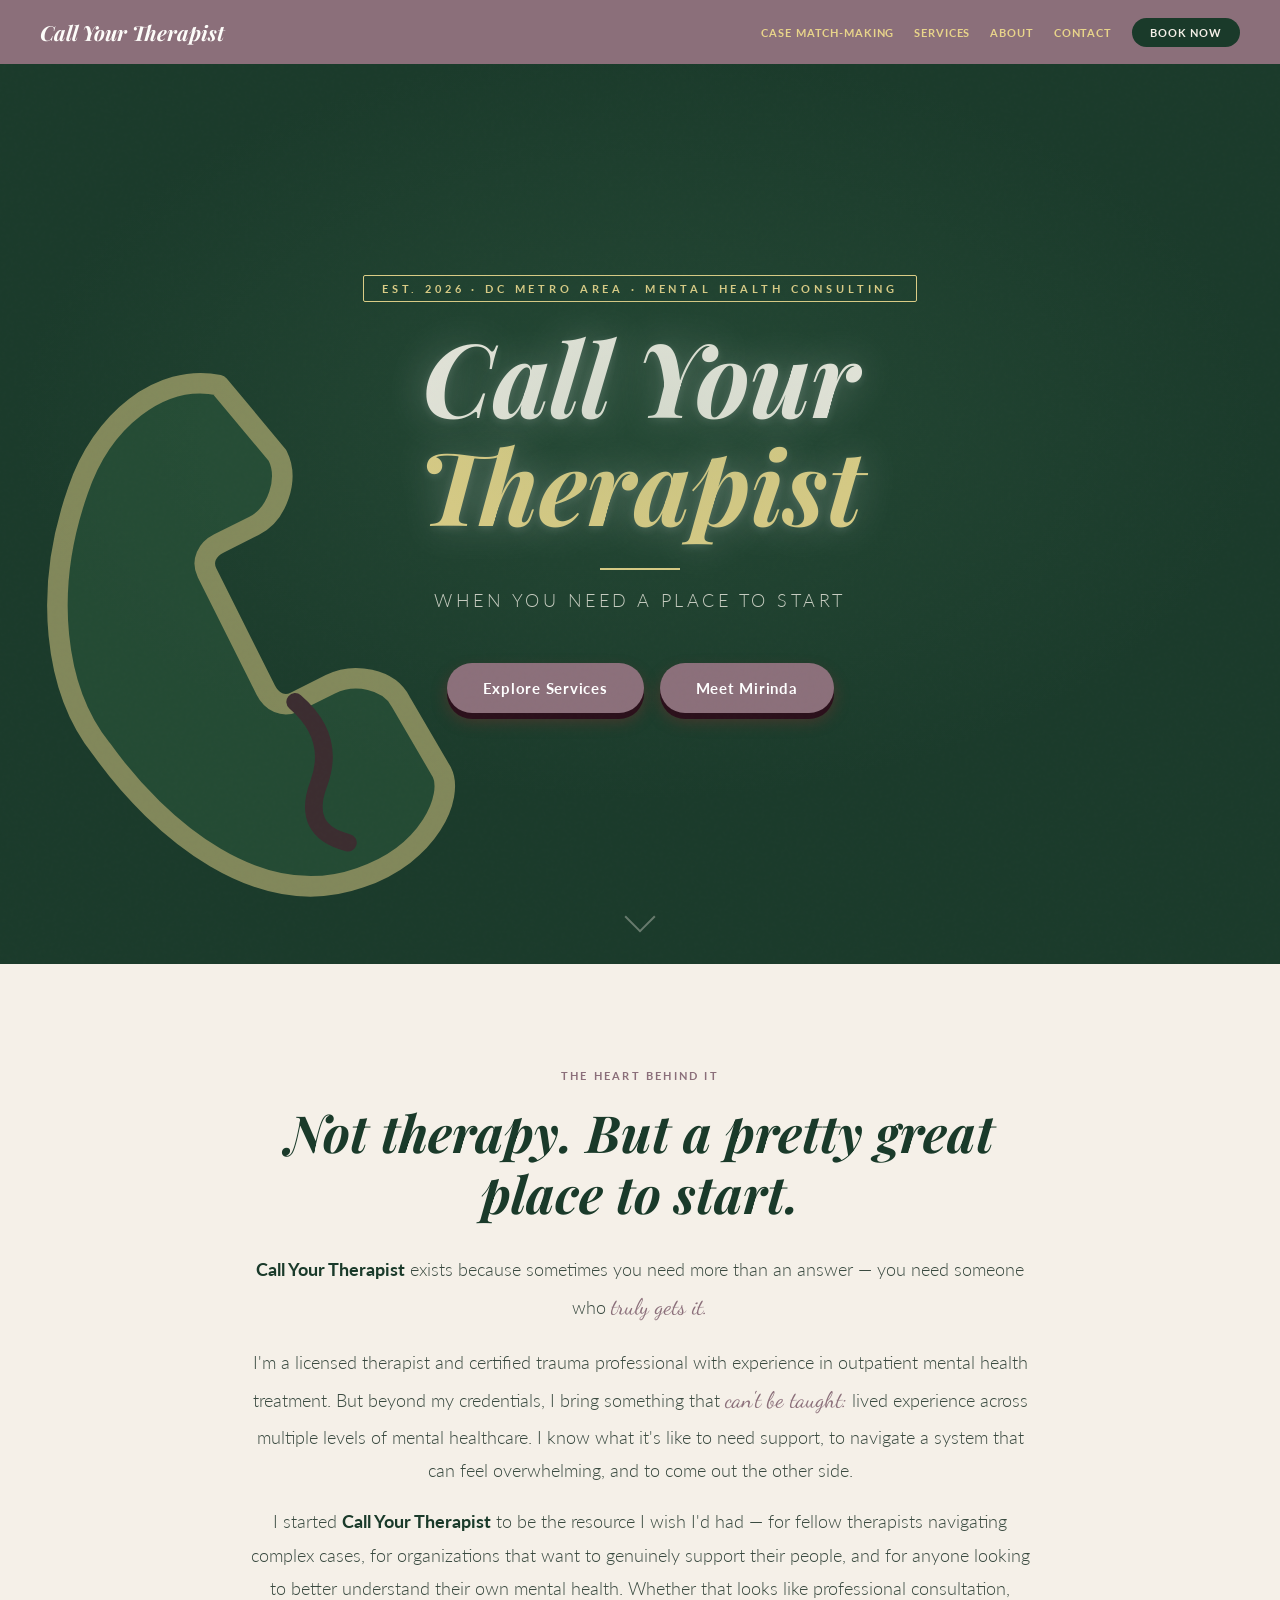
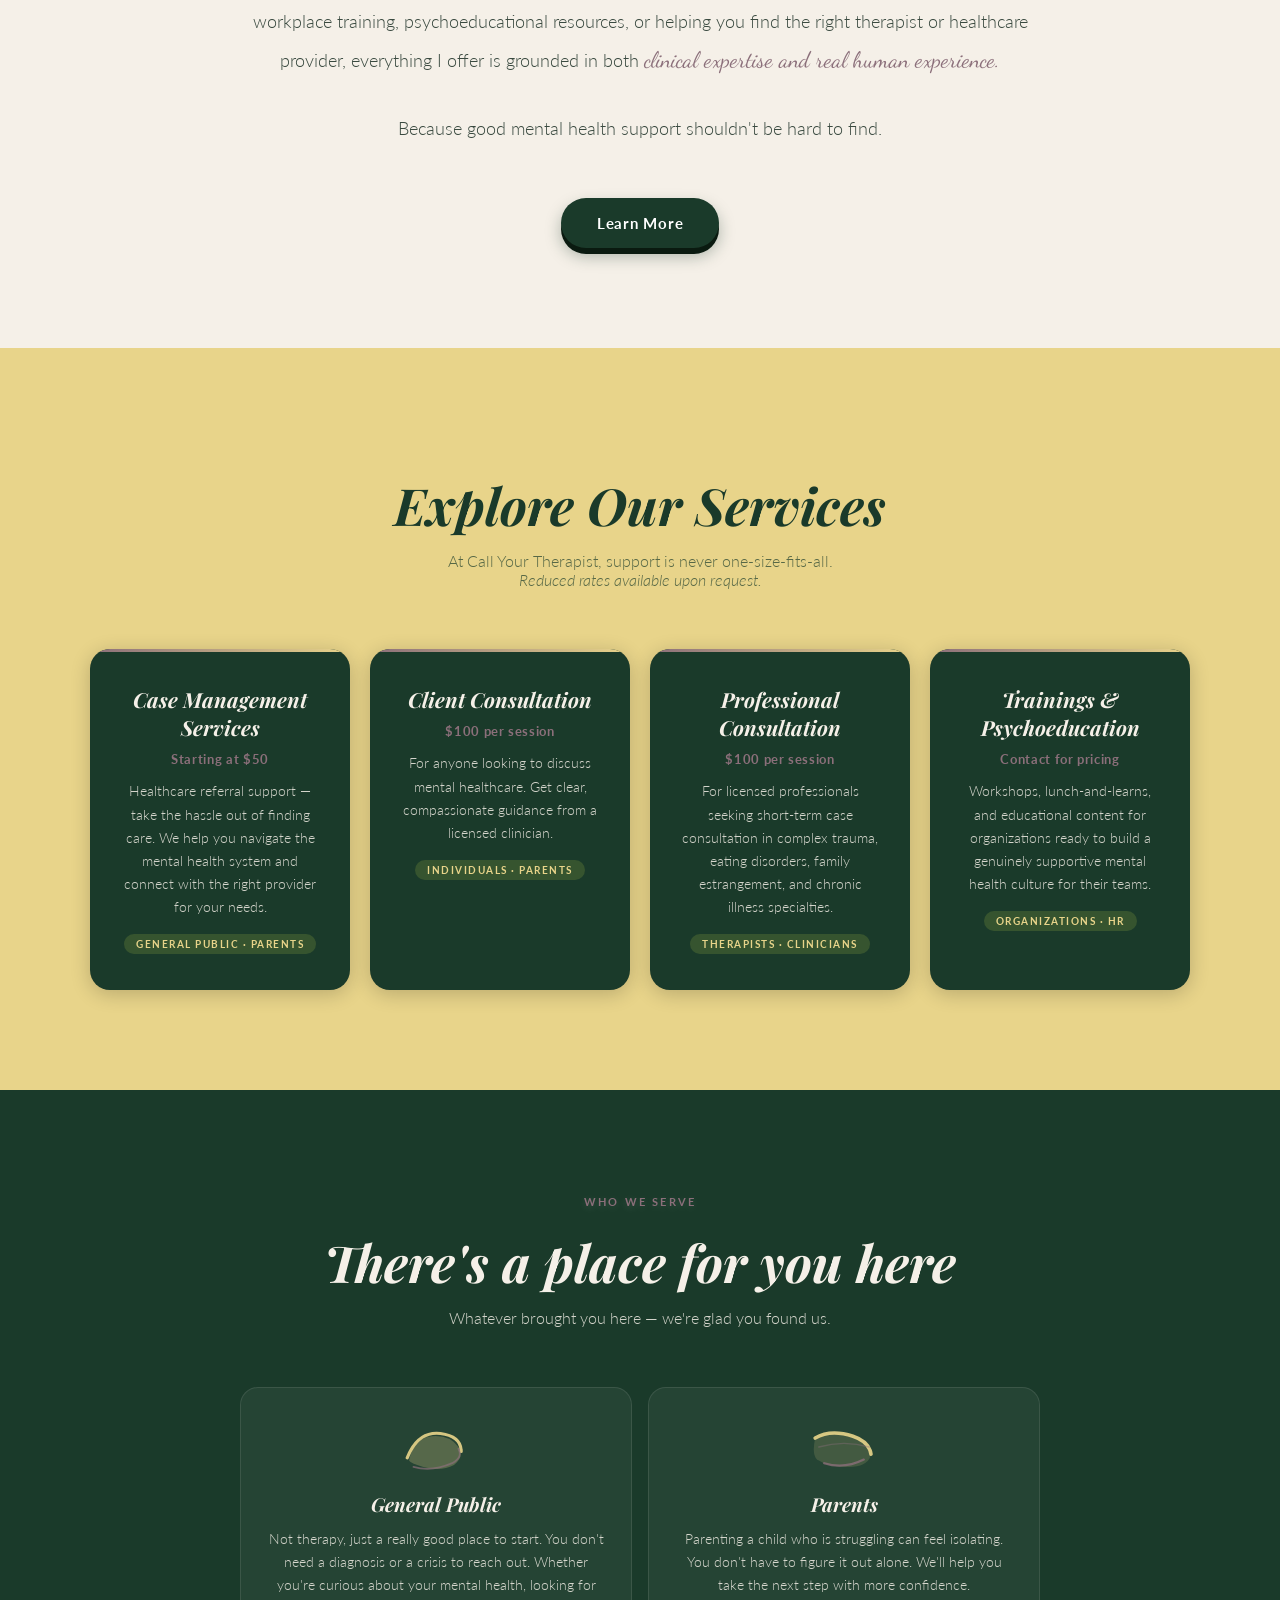
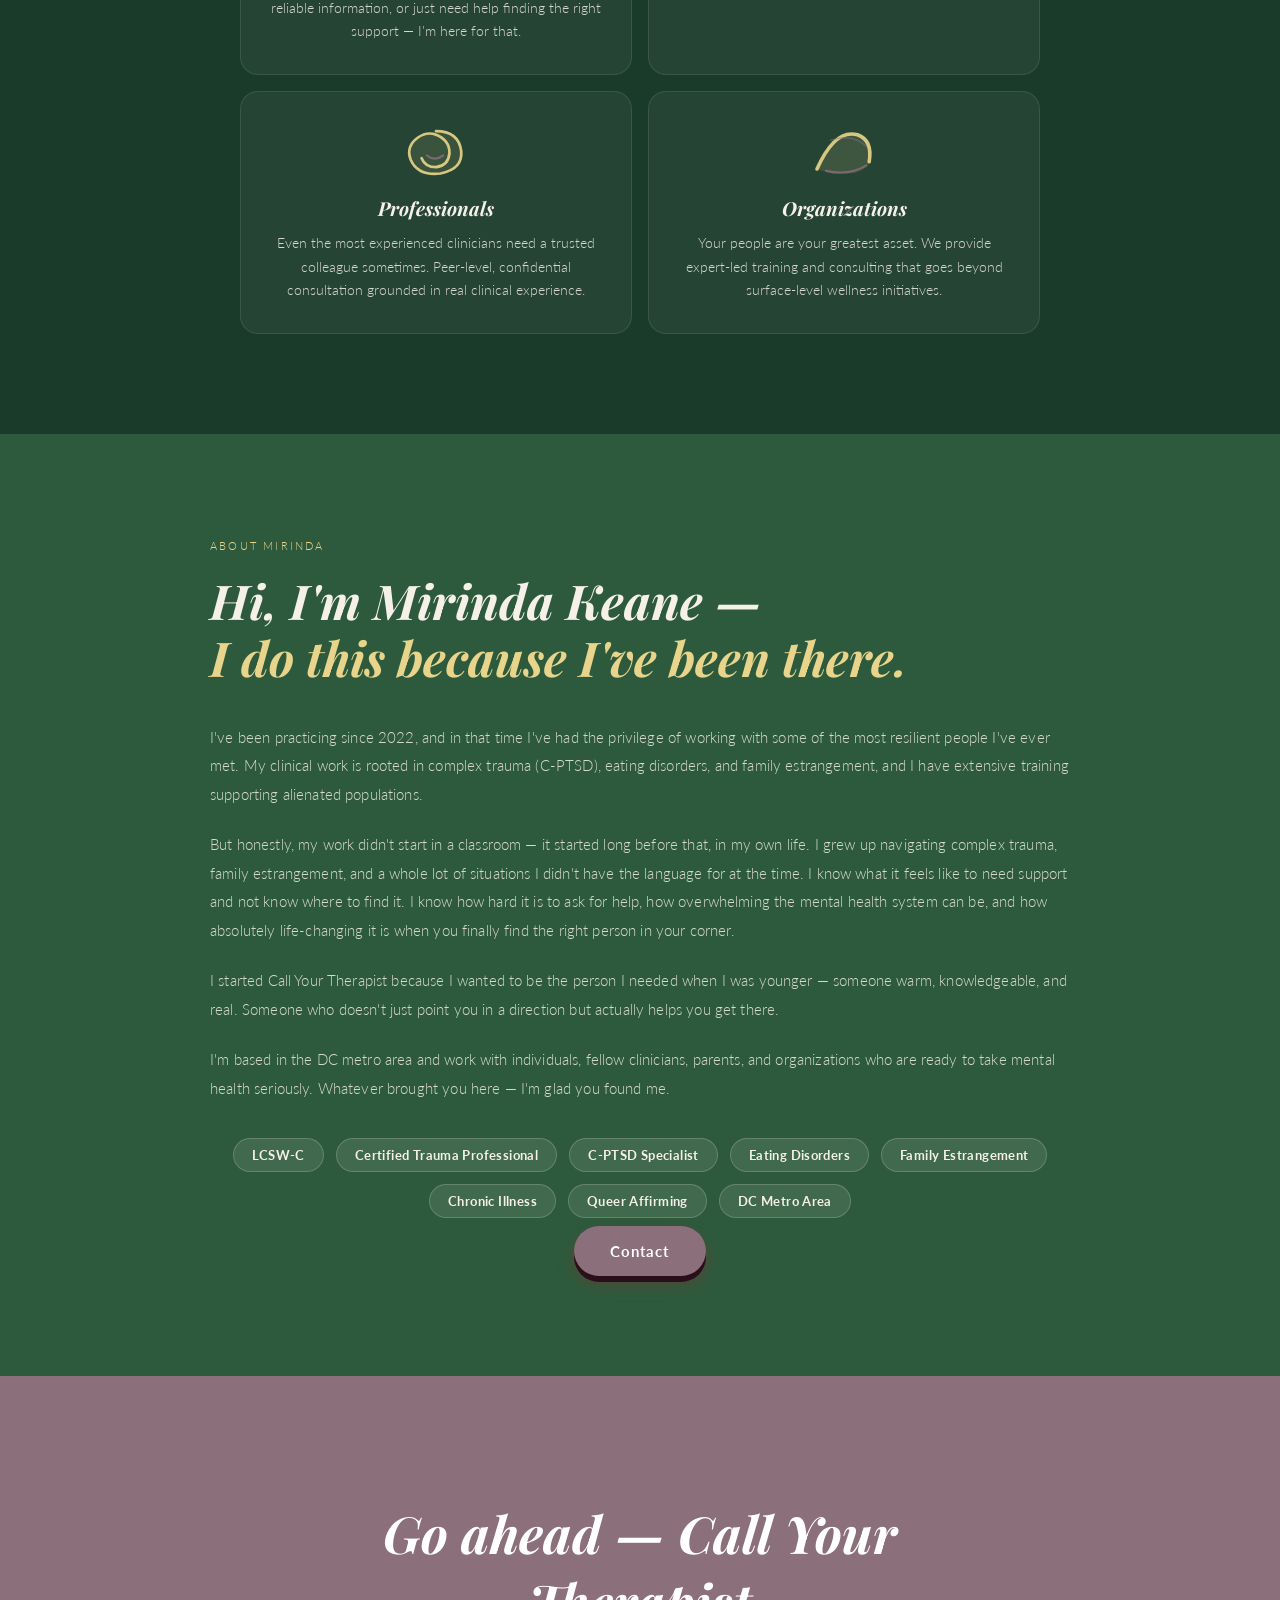
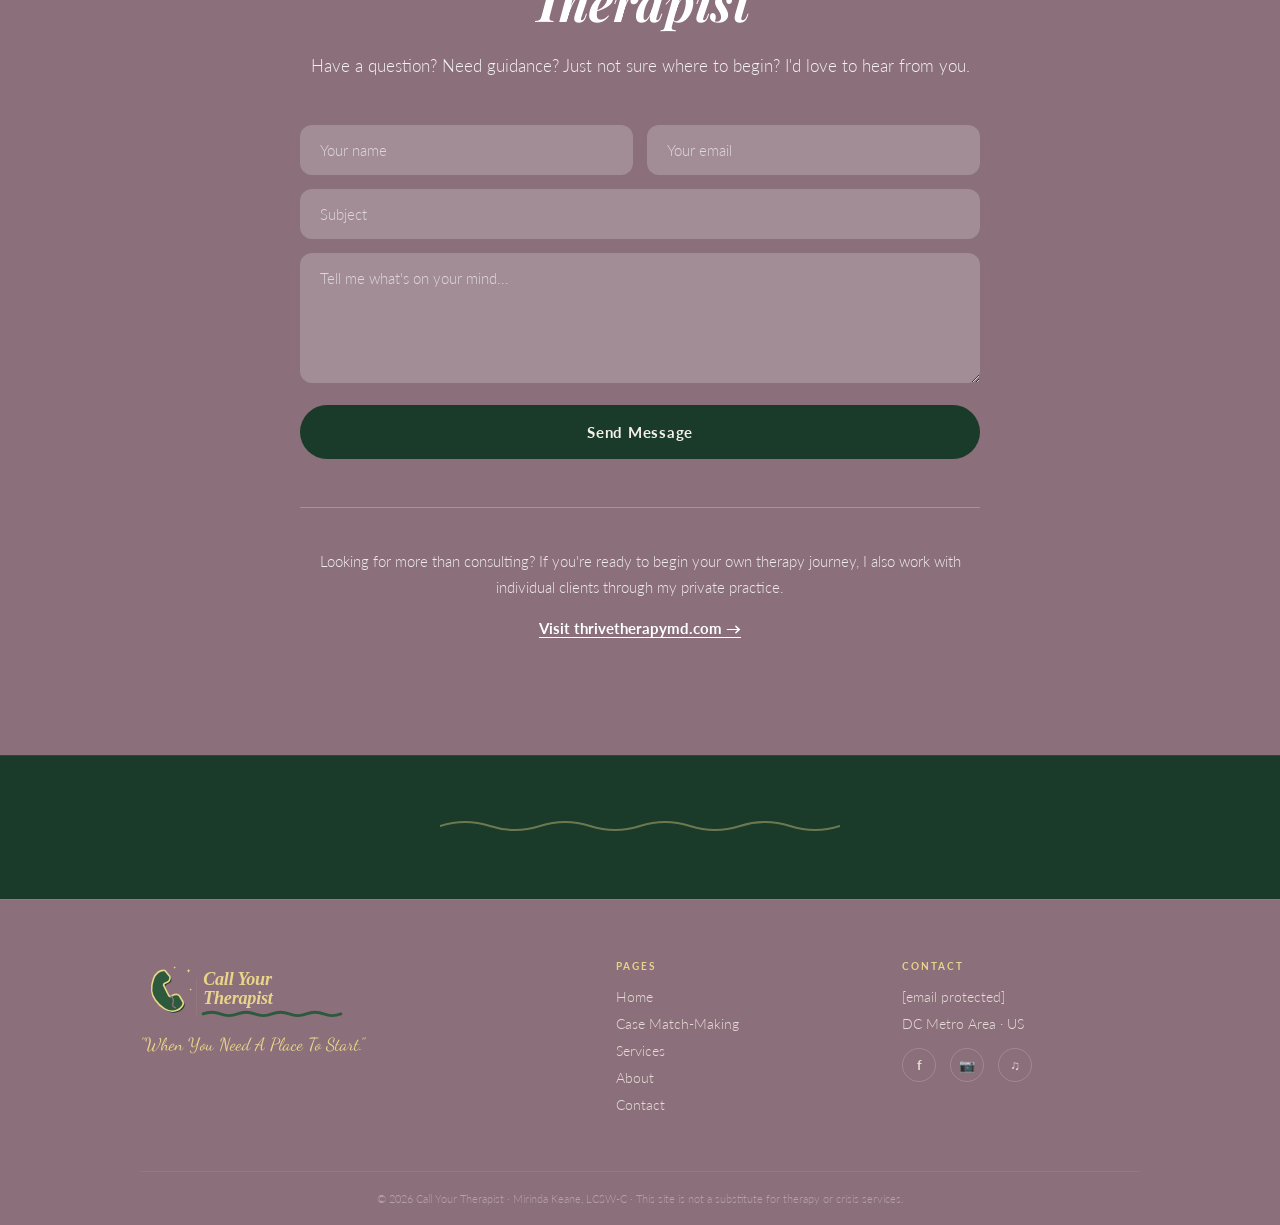
==== index.html @ 1ffdd80b "Add files via upload" ====
<!DOCTYPE html>
<html lang="en">
<head>
<meta charset="UTF-8">
<meta name="viewport" content="width=device-width, initial-scale=1.0">
<title>Call Your Therapist</title>
<link href="https://fonts.googleapis.com/css2?family=Playfair+Display:ital,wght@0,700;1,400;1,700&family=Libre+Baskerville:ital,wght@0,700;1,400;1,700&family=Lato:wght@300;400;700&family=Nunito:wght@300;400;600&family=Dancing+Script:wght@600&display=swap" rel="stylesheet">
<style>
  :root {
    --green-dark: #1a3a2a;
    --green-mid: #2d5a3d;
    --green-light: #4a7c5a;
    --coral: #8B6F7A;
    --coral-light: #9d8088;
    --lime: #e8d48a;
    --cream: #f5f0e8;
    --white: #fdfcf9;
    --text-light: rgba(245,240,232,0.85);
  }

  * { margin: 0; padding: 0; box-sizing: border-box; }

  html { scroll-behavior: smooth; }

  body {
    font-family: 'Lato', sans-serif;
    background: var(--green-dark);
    color: var(--cream);
    overflow-x: hidden;
    font-size: 16px;
    font-weight: 300;
  }

  /* NAV */
  nav {
    background: var(--coral);
    padding: 0 40px;
    display: flex;
    align-items: center;
    justify-content: space-between;
    position: sticky;
    top: 0;
    z-index: 100;
    height: 64px;
  }
  .nav-brand {
    font-family: 'Playfair Display', serif;
    font-style: italic;
    font-size: 1.3rem;
    font-weight: 700;
    color: #fdfcf9;
    text-decoration: none;
    white-space: nowrap;
  }
  .nav-right { display: flex; align-items: center; gap: 20px; }
  .nav-right a { color: #e8d48a; text-decoration: none; font-size: 11px; font-weight: 700; letter-spacing: 0.08em; text-transform: uppercase; white-space: nowrap; transition: opacity 0.2s; }
  .nav-right a:hover { opacity: 0.7; }
  .nav-right a.active { border-bottom: 2px solid #e8d48a; padding-bottom: 2px; }
  .btn-book { background: var(--green-dark) !important; color: var(--cream) !important; padding: 8px 18px !important; border-radius: 100px; font-size: 11px !important; font-weight: 700 !important; border-bottom: none !important; text-transform: uppercase; letter-spacing: 0.08em; }
  .btn-book:hover { opacity: 0.8 !important; }

  /* ── HERO ── */
  .hero {
    min-height: 100vh;
    background: var(--green-dark);
    display: flex;
    flex-direction: column;
    align-items: center;
    justify-content: center;
    text-align: center;
    padding: 80px 40px 120px;
    position: relative;
    overflow: hidden;
  }

  .hero-phone-bg {
    position: absolute;
    inset: 0;
    background-image: url('[data-uri]');
    background-size: 55%;
    background-position: -15% 98%;
    background-repeat: no-repeat;
    opacity: 0.5;
    pointer-events: none;
  }

  .hero::before {
    content: '';
    position: absolute;
    inset: 0;
    background: radial-gradient(ellipse 70% 60% at 50% 40%, rgba(74,124,90,0.2) 0%, transparent 70%);
    pointer-events: none;
  }

  /* Retro grain texture */
  .hero::after {
    content: '';
    position: absolute;
    inset: 0;
    background-image: url("data:image/svg+xml,%3Csvg viewBox='0 0 256 256' xmlns='http://www.w3.org/2000/svg'%3E%3Cfilter id='noise'%3E%3CfeTurbulence type='fractalNoise' baseFrequency='0.9' numOctaves='4' stitchTiles='stitch'/%3E%3C/filter%3E%3Crect width='100%25' height='100%25' filter='url(%23noise)' opacity='0.04'/%3E%3C/svg%3E");
    pointer-events: none;
    opacity: 0.4;
  }

  .hero-retro-line {
    font-size: 11px;
    font-weight: 700;
    letter-spacing: 0.35em;
    text-transform: uppercase;
    color: var(--lime);
    margin-bottom: 20px;
    animation: fadeUp 0.7s ease both;
    border: 1px solid var(--lime);
    padding: 6px 18px;
    border-radius: 2px;
  }

  .hero h1 {
    font-family: 'Playfair Display', serif;
    font-style: italic;
    font-size: clamp(3rem, 8vw, 7rem);
    font-weight: 700;
    color: var(--cream);
    line-height: 1.05;
    margin-bottom: 10px;
    animation: fadeUp 0.9s ease both;
    text-shadow: 3px 3px 0px rgba(158,42,43,0.3);
      text-shadow: 0 0 40px rgba(255,255,255,0.3), 0 2px 8px rgba(255,255,255,0.15);
  }

  .hero h1 span { color: var(--lime); }

  .hero-divider {
    width: 80px;
    height: 2px;
    background: var(--lime);
    margin: 20px auto;
    animation: fadeUp 0.9s 0.1s ease both;
  }

  .hero-slogan {
    font-size: clamp(0.85rem, 1.8vw, 1.1rem);
    font-weight: 300;
    color: var(--text-light);
    letter-spacing: 0.2em;
    text-transform: uppercase;
    margin-bottom: 52px;
    animation: fadeUp 0.9s 0.15s ease both;
  }

  .hero-btns {
    display: flex;
    gap: 16px;
    flex-wrap: wrap;
    justify-content: center;
    animation: fadeUp 0.9s 0.3s ease both;
  }

  .btn-primary {
    background: var(--coral);
    color: white;
    padding: 16px 36px;
    border-radius: 100px;
    font-size: 15px;
    font-weight: 700;
    text-decoration: none;
    letter-spacing: 0.05em;
    transition: all 0.15s ease;
    border: none;
    cursor: pointer;
    box-shadow: 0 6px 0px #2a0f1a, 0 8px 16px rgba(158,42,43,0.35);
    position: relative;
    top: 0;
  }

  .btn-primary:hover {
    background: var(--coral-light);
    box-shadow: 0 4px 0px #2a0f1a, 0 6px 12px rgba(158,42,43,0.3);
    top: 2px;
  }

  .btn-primary:active {
    box-shadow: 0 1px 0px #2a0f1a, 0 2px 6px rgba(158,42,43,0.2);
    top: 5px;
  }

  .btn-outline {
    background: transparent;
    color: var(--cream);
    padding: 16px 36px;
    border-radius: 100px;
    font-size: 15px;
    font-weight: 700;
    text-decoration: none;
    letter-spacing: 0.05em;
    border: 2px solid rgba(245,240,232,0.4);
    transition: all 0.15s ease;
    cursor: pointer;
    box-shadow: 0 6px 0px rgba(0,0,0,0.3), 0 8px 16px rgba(0,0,0,0.2);
    position: relative;
    top: 0;
  }

  .btn-outline:hover {
    border-color: var(--cream);
    box-shadow: 0 4px 0px rgba(0,0,0,0.3), 0 6px 12px rgba(0,0,0,0.15);
    top: 2px;
  }

  .btn-outline:active {
    box-shadow: 0 1px 0px rgba(0,0,0,0.3);
    top: 5px;
  }

  .hero-scroll {
    position: absolute;
    bottom: 36px;
    left: 50%;
    transform: translateX(-50%);
    display: flex;
    flex-direction: column;
    align-items: center;
    gap: 6px;
    animation: fadeUp 1s 0.6s ease both;
  }

  .scroll-arrow {
    width: 22px;
    height: 22px;
    border-right: 2px solid rgba(245,240,232,0.35);
    border-bottom: 2px solid rgba(245,240,232,0.35);
    transform: rotate(45deg);
    animation: bounceDown 2s ease-in-out infinite;
  }

  @keyframes bounceDown {
    0%, 100% { transform: rotate(45deg) translateY(0); opacity: 0.35; }
    50% { transform: rotate(45deg) translateY(5px); opacity: 0.7; }
  }

  /* ── INTRO SECTION ── */
  .intro {
    background: var(--cream);
    color: var(--green-dark);
    padding: 100px 40px;
    text-align: center;
  }

  .intro-inner { max-width: 780px; margin: 0 auto; }

  .section-tag {
    display: inline-block;
    font-size: 11px;
    font-weight: 700;
    letter-spacing: 0.2em;
    text-transform: uppercase;
    color: var(--coral);
    margin-bottom: 20px;
  }

  .intro h2 {
    font-family: 'Playfair Display', serif;
    font-style: italic;
    font-size: clamp(2rem, 4vw, 3.2rem);
    font-weight: 700;
    color: var(--green-dark);
    line-height: 1.2;
    margin-bottom: 28px;
  }

  .intro p {
    font-family: 'Lato', sans-serif; font-weight: 300;
    font-size: 18px;
    line-height: 1.85;
    color: #3a4a40;
    margin-bottom: 18px;
  }

  .cursive {
    font-family: 'Dancing Script', cursive;
    font-size: 1.25em;
    color: var(--coral);
  }

  .intro p strong { color: var(--green-dark); font-weight: 700; }

  .intro-closing {
    font-family: 'Dancing Script', cursive;
    font-weight: 600;
    font-size: 1.6rem;
    color: var(--coral);
    margin-top: 32px;
  }

  /* ── SERVICES ── */
  .services {
    background: var(--lime);
    padding: 100px 40px;
    color: var(--green-dark);
  }

  .services-header { text-align: center; margin-bottom: 60px; }

  .services-header h2 {
    font-family: 'Playfair Display', serif;
    font-style: italic;
    font-size: clamp(2.2rem, 4vw, 3.5rem);
    font-weight: 700;
    color: var(--green-dark);
    margin-bottom: 12px;
  }

  .services-header p { font-size: 16px; color: rgba(26,58,42,0.7); max-width: 500px; margin: 0 auto; }

  .services-grid {
    display: grid;
    grid-template-columns: repeat(4, 1fr);
    gap: 20px;
    max-width: 1100px;
    margin: 0 auto;
  }

  .service-card {
    background: var(--green-dark);
    border-radius: 20px;
    padding: 36px 30px;
    color: var(--cream);
    transition: transform 0.3s ease, box-shadow 0.3s ease, background 0.3s ease;
    position: relative;
    overflow: hidden;
    text-align: center;
    box-shadow: 0 4px 20px rgba(0,0,0,0.2);
    cursor: pointer;
  }

  .service-card::before {
    content: '';
    position: absolute;
    top: 0; left: 0; right: 0;
    height: 3px;
    background: linear-gradient(90deg, var(--coral), var(--lime));
    transition: opacity 0.3s ease;
  }

  .service-card::after {
    content: '';
    position: absolute;
    inset: 0;
    background: radial-gradient(circle at 50% 0%, rgba(212,232,74,0.08) 0%, transparent 70%);
    opacity: 0;
    transition: opacity 0.3s ease;
  }

  .service-card:hover {
    transform: translateY(-10px) scale(1.02);
    box-shadow: 0 24px 50px rgba(0,0,0,0.35);
    background: var(--green-mid);
  }

  .service-card:hover::after { opacity: 1; }

  .service-card h3 {
    font-family: 'Playfair Display', serif;
    font-style: italic;
    font-size: 1.3rem;
    font-weight: 700;
    margin-bottom: 10px;
    color: var(--cream);
    transition: color 0.3s ease;
  }

  .service-card:hover h3 { color: var(--lime); }

  .service-card .price {
    font-size: 13px;
    font-weight: 700;
    color: var(--coral);
    letter-spacing: 0.05em;
    margin-bottom: 12px;
  }

  .service-card p {
    font-size: 14px;
    line-height: 1.65;
    color: var(--text-light);
  }

  .service-card .audience-tag {
    display: inline-block;
    margin-top: 16px;
    font-size: 10px;
    font-weight: 700;
    letter-spacing: 0.15em;
    text-transform: uppercase;
    padding: 4px 12px;
    border-radius: 100px;
    background: rgba(212,232,74,0.15);
    color: var(--lime);
  }

  /* ── ABOUT ── */
  .about {
    background: var(--green-mid);
    padding: 100px 40px;
    color: var(--cream);
  }

  .about-inner {
    max-width: 860px;
    margin: 0 auto;
  }

  .about h2 {
    font-family: 'Playfair Display', serif;
    font-style: italic;
    font-size: clamp(2rem, 4vw, 3rem);
    font-weight: 700;
    color: var(--cream);
    margin-bottom: 36px;
    line-height: 1.2;
  }

  .about h2 span { color: var(--lime); }

  .about p {
    font-family: 'Lato', sans-serif;
    font-size: 15px;
    line-height: 1.9;
    color: var(--text-light);
    margin-bottom: 22px;
    font-weight: 300;
    letter-spacing: 0.01em;
  }

  .about-credentials {
    display: flex;
    flex-wrap: wrap;
    gap: 12px;
    margin-top: 36px;
    justify-content: center;
  }

  .cred-pill {
    background: rgba(245,240,232,0.1);
    border: 1px solid rgba(245,240,232,0.2);
    color: var(--cream);
    padding: 8px 18px;
    border-radius: 100px;
    font-size: 13px;
    font-weight: 700;
    letter-spacing: 0.03em;
  }

  .about .section-tag {
    font-family: 'Lato', sans-serif;
    font-weight: 300;
  }

  /* ── AUDIENCES ── */
  .audiences {
    background: var(--green-dark);
    padding: 100px 40px;
  }

  .audiences-header { text-align: center; margin-bottom: 60px; }

  .audiences-header h2 {
    font-family: 'Playfair Display', serif;
    font-style: italic;
    font-size: clamp(2rem, 4vw, 3.2rem);
    font-weight: 700;
    color: var(--cream);
    margin-bottom: 12px;
  }

  .audiences-header p { font-size: 16px; color: var(--text-light); max-width: 500px; margin: 0 auto; }

  .audiences-grid {
    display: grid;
    grid-template-columns: repeat(2, 1fr);
    gap: 16px;
    max-width: 800px;
    margin: 0 auto;
  }

  .audience-card {
    background: rgba(255,255,255,0.05);
    border: 1px solid rgba(245,240,232,0.1);
    border-radius: 18px;
    padding: 32px 26px;
    transition: all 0.25s ease;
    cursor: default;
    text-align: center;
  }

  .audience-card:hover {
    background: rgba(255,255,255,0.09);
    border-color: var(--coral);
    transform: translateY(-3px);
  }

  .audience-emoji { font-size: 32px; margin-bottom: 14px; }

  .audience-card h3 {
    font-family: 'Playfair Display', serif;
    font-style: italic;
    font-size: 1.2rem;
    font-weight: 700;
    color: var(--cream);
    margin-bottom: 10px;
  }

  .audience-card p { font-size: 14px; line-height: 1.65; color: var(--text-light); }

  /* ── CONTACT ── */
  .contact {
    background: var(--coral);
    padding: 100px 40px;
    text-align: center;
    color: white;
  }

  .contact-inner { max-width: 680px; margin: 0 auto; }

  .contact h2 {
    font-family: 'Playfair Display', serif;
    font-style: italic;
    font-size: clamp(2rem, 4vw, 3.2rem);
    font-weight: 700;
    color: white;
    margin-bottom: 16px;
  }

  .contact p {
    font-size: 17px;
    line-height: 1.75;
    color: rgba(255,255,255,0.9);
    margin-bottom: 14px;
  }

  .contact-form {
    margin-top: 44px;
    display: flex;
    flex-direction: column;
    gap: 14px;
    text-align: left;
  }

  .form-row { display: grid; grid-template-columns: 1fr 1fr; gap: 14px; }

  .contact-form input,
  .contact-form textarea,
  .contact-form select {
    width: 100%;
    padding: 16px 20px;
    border-radius: 12px;
    border: none;
    background: rgba(255,255,255,0.2);
    color: white;
    font-family: 'Lato', sans-serif; font-weight: 300;
    font-size: 15px;
    outline: none;
    transition: background 0.2s;
  }

  .contact-form input::placeholder,
  .contact-form textarea::placeholder { color: rgba(255,255,255,0.65); }

  .contact-form input:focus,
  .contact-form textarea:focus { background: rgba(255,255,255,0.28); }

  .contact-form textarea { min-height: 130px; resize: vertical; }

  .btn-submit {
    background: var(--green-dark);
    color: var(--cream);
    border: none;
    padding: 18px 40px;
    border-radius: 100px;
    font-family: 'Lato', sans-serif; font-weight: 300;
    font-size: 15px;
    font-weight: 700;
    letter-spacing: 0.05em;
    cursor: pointer;
    transition: all 0.2s ease;
    margin-top: 8px;
    align-self: center;
    width: 100%;
  }

  .btn-submit:hover { background: var(--green-mid); transform: translateY(-2px); }

  .therapy-link {
    margin-top: 48px;
    padding-top: 40px;
    border-top: 1px solid rgba(255,255,255,0.25);
  }

  .therapy-link p {
    font-size: 15px;
    color: rgba(255,255,255,0.85);
    margin-bottom: 14px;
  }

  .therapy-link a {
    color: white;
    font-weight: 700;
    text-decoration: underline;
    text-underline-offset: 3px;
  }
 ── */
  

  /* ── ANIMATIONS ── */
  @keyframes fadeUp {
    from { opacity: 0; transform: translateY(24px); }
    to   { opacity: 1; transform: translateY(0); }
  }

  @keyframes float {
    0%, 100% { transform: translateY(0); }
    50% { transform: translateY(-10px); }
  }

  @keyframes scrollLine {
    0% { opacity: 1; transform: scaleY(1); transform-origin: top; }
    100% { opacity: 0; transform: scaleY(0); transform-origin: top; }
  }

  /* ── RESPONSIVE ── */
  @media (max-width: 768px) {
    nav { padding: 0 20px; }
    .nav-links { display: none; }
    .hero { padding: 60px 24px 100px; }
    .intro, .services, .about, .audiences, .contact { padding: 70px 24px; }
    .form-row { grid-template-columns: 1fr; }
  }


  /* FOOTER */
  footer { background: #8B6F7A; border-top: 1px solid rgba(245,240,232,0.08); padding: 60px 40px 0; }
  .footer-inner { max-width: 1000px; margin: 0 auto; display: grid; grid-template-columns: 1.8fr 1fr 1fr; gap: 48px; padding-bottom: 48px; border-bottom: 1px solid rgba(245,240,232,0.08); }
  .footer-tagline { font-family: 'Dancing Script', cursive; font-size: 1.1rem; color: #e8d48a; margin-bottom: 14px; display: block; }
  .footer-links-col h4, .footer-contact-col h4 { font-size: 10px; font-weight: 700; letter-spacing: 0.2em; text-transform: uppercase; color: #e8d48a; margin-bottom: 16px; display: block; }
  .footer-links-col a, .footer-contact-col a { display: block; font-size: 14px; color: rgba(245,240,232,0.85); text-decoration: none; margin-bottom: 10px; font-weight: 300; }
  .footer-links-col a:hover, .footer-contact-col a:hover { color: #f5f0e8; }
  .footer-contact-col p { font-size: 14px; color: rgba(245,240,232,0.85); font-weight: 300; margin-bottom: 16px; }
  .footer-socials { display: flex; gap: 14px; margin-top: 4px; }
  .footer-socials a { display: inline-flex; align-items: center; justify-content: center; width: 34px; height: 34px; border-radius: 50%; border: 1px solid rgba(245,240,232,0.2); font-size: 13px; font-weight: 700; color: rgba(245,240,232,0.85) !important; text-decoration: none; margin-bottom: 0 !important; }
  .footer-bottom { max-width: 1000px; margin: 0 auto; padding: 20px 0; text-align: center; }
  .footer-bottom p { font-size: 11px; color: rgba(245,240,232,0.4); font-weight: 300; }
</style>
</head>
<body>

<!-- NAV -->
<nav>
  <a href="call-your-therapist.html" class="nav-brand">Call Your Therapist</a>
  <div class="nav-right">
    <a href="case-matchmaking.html">Case Match-Making</a>
    <a href="#services">Services</a>
    <a href="#about">About</a>
    <a href="#contact">Contact</a>
    <a href="#contact" class="btn-book">Book Now</a>
  </div>
</nav>

<!-- HERO -->
<section class="hero">
  <div class="hero-phone-bg"></div>
  <div class="hero-retro-line">Est. 2026 · DC Metro Area · Mental Health Consulting</div>
  <h1>Call Your<br><span>Therapist</span></h1>
  <div class="hero-divider"></div>
  <p class="hero-slogan">When You Need A Place To Start</p>
  <div class="hero-btns">
    <a href="#services" class="btn-primary">Explore Services</a>
    <a href="#about" class="btn-primary">Meet Mirinda</a>
  </div>
  <div class="hero-scroll">
    <div class="scroll-arrow"></div>
  </div>
</section>

<!-- INTRO -->
<section class="intro" id="about-intro">
  <div class="intro-inner">
    <span class="section-tag">The Heart Behind It</span>
    <h2>Not therapy. But a pretty great place to start.</h2>
    <p><strong>Call Your Therapist</strong> exists because sometimes you need more than an answer — you need someone who <span class="cursive">truly gets it.</span></p>
    <p>I'm a licensed therapist and certified trauma professional with experience in outpatient mental health treatment. But beyond my credentials, I bring something that <span class="cursive">can't be taught:</span> lived experience across multiple levels of mental healthcare. I know what it's like to need support, to navigate a system that can feel overwhelming, and to come out the other side.</p>
    <p>I started <strong>Call Your Therapist</strong> to be the resource I wish I'd had — for fellow therapists navigating complex cases, for organizations that want to genuinely support their people, and for anyone looking to better understand their own mental health. Whether that looks like professional consultation, workplace training, psychoeducational resources, or helping you find the right therapist or healthcare provider, everything I offer is grounded in both <span class="cursive">clinical expertise and real human experience.</span></p>
    <p class="intro-closing">Because good mental health support shouldn't be hard to find.</p>
    <br>
    <a href="#services" class="btn-primary" style="display:inline-block; margin-top: 16px; background: var(--green-dark); box-shadow: 0 6px 0px #0a1a10, 0 8px 16px rgba(26,58,42,0.35);">Learn More</a>
  </div>
</section>

<!-- SERVICES -->
<section class="services" id="services">
  <div class="services-header">
    <span class="section-tag" style="color: var(--green-dark); opacity: 0.6;"></span>
    <h2>Explore Our Services</h2>
    <p>At Call Your Therapist, support is never one-size-fits-all.</p>
    <p><em>Reduced rates available upon request.</em></p>
  </div>
  <div class="services-grid">
    <div class="service-card">
      <h3>Case Management Services</h3>
      <div class="price">Starting at $50</div>
      <p>Healthcare referral support — take the hassle out of finding care. We help you navigate the mental health system and connect with the right provider for your needs.</p>
      <span class="audience-tag">General Public · Parents</span>
    </div>
    <div class="service-card">
      <h3>Client Consultation</h3>
      <div class="price">$100 per session</div>
      <p>For anyone looking to discuss mental healthcare. Get clear, compassionate guidance from a licensed clinician.</p>
      <span class="audience-tag">Individuals · Parents</span>
    </div>
    <div class="service-card">
      <h3>Professional Consultation</h3>
      <div class="price">$100 per session</div>
      <p>For licensed professionals seeking short-term case consultation in complex trauma, eating disorders, family estrangement, and chronic illness specialties.</p>
      <span class="audience-tag">Therapists · Clinicians</span>
    </div>
    <div class="service-card">
      <h3>Trainings & Psychoeducation</h3>
      <div class="price">Contact for pricing</div>
      <p>Workshops, lunch-and-learns, and educational content for organizations ready to build a genuinely supportive mental health culture for their teams.</p>
      <span class="audience-tag">Organizations · HR</span>
    </div>
  </div>
</section>

<!-- AUDIENCES -->
<section class="audiences">
  <div class="audiences-header">
    <span class="section-tag" style="color: var(--coral); text-shadow: 0 0 40px rgba(255,255,255,0.3), 0 2px 8px rgba(255,255,255,0.15);">Who We Serve</span>
    <h2>There's a place for you here</h2>
    <p>Whatever brought you here — we're glad you found us.</p>
  </div>
  <div class="audiences-grid">
    <div class="audience-card">
      <!-- Brushstroke 1 - loose swoosh -->
      <svg viewBox="0 0 80 60" width="72" height="54" style="margin-bottom:14px;" fill="none" xmlns="http://www.w3.org/2000/svg">
        <path d="M10 45 Q15 20 35 18 Q55 16 65 30 Q72 40 60 50 Q45 58 25 52 Q12 48 10 45Z" fill="#e8d48a" opacity="0.25"/>
        <path d="M8 42 Q20 12 45 15 Q68 18 68 35" stroke="#e8d48a" stroke-width="3.5" stroke-linecap="round" fill="none" opacity="0.9"/>
        <path d="M15 52 Q35 58 58 48 Q70 42 65 32" stroke="#8B6F7A" stroke-width="2" stroke-linecap="round" fill="none" opacity="0.7"/>
      </svg>
      <h3>General Public</h3>
      <p>Not therapy, just a really good place to start. You don't need a diagnosis or a crisis to reach out. Whether you're curious about your mental health, looking for reliable information, or just need help finding the right support — I'm here for that.</p>
    </div>
    <div class="audience-card">
      <!-- Brushstroke 2 - two overlapping strokes -->
      <svg viewBox="0 0 80 60" width="72" height="54" style="margin-bottom:14px;" fill="none" xmlns="http://www.w3.org/2000/svg">
        <path d="M8 20 Q25 10 50 18 Q68 24 70 38" stroke="#e8d48a" stroke-width="4" stroke-linecap="round" fill="none" opacity="0.9"/>
        <path d="M8 20 Q25 10 50 18 Q68 24 70 38 Q68 50 50 52 Q25 54 10 44 Q4 38 8 20Z" fill="#e8d48a" opacity="0.15"/>
        <path d="M18 48 Q40 55 62 44" stroke="#8B6F7A" stroke-width="2.5" stroke-linecap="round" fill="none" opacity="0.8"/>
        <path d="M12 30 Q40 22 68 30" stroke="#8B6F7A" stroke-width="1.5" stroke-linecap="round" fill="none" opacity="0.4"/>
      </svg>
      <h3>Parents</h3>
      <p>Parenting a child who is struggling can feel isolating. You don't have to figure it out alone. We'll help you take the next step with more confidence.</p>
    </div>
    <div class="audience-card">
      <!-- Brushstroke 3 - circular swirl -->
      <svg viewBox="0 0 80 60" width="72" height="54" style="margin-bottom:14px;" fill="none" xmlns="http://www.w3.org/2000/svg">
        <path d="M40 8 Q65 8 68 30 Q70 50 45 55 Q20 58 12 40 Q6 25 20 15 Q30 8 40 12 Q55 18 55 32 Q54 46 40 48 Q28 48 24 38" stroke="#e8d48a" stroke-width="3" stroke-linecap="round" fill="none" opacity="0.9"/>
        <path d="M40 8 Q65 8 68 30 Q70 50 45 55 Q20 58 12 40 Q6 25 20 15Z" fill="#e8d48a" opacity="0.1"/>
        <path d="M30 35 Q38 42 48 35" stroke="#8B6F7A" stroke-width="2.5" stroke-linecap="round" fill="none" opacity="0.8"/>
      </svg>
      <h3>Professionals</h3>
      <p>Even the most experienced clinicians need a trusted colleague sometimes. Peer-level, confidential consultation grounded in real clinical experience.</p>
    </div>
    <div class="audience-card">
      <!-- Brushstroke 4 - bold diagonal strokes -->
      <svg viewBox="0 0 80 60" width="72" height="54" style="margin-bottom:14px;" fill="none" xmlns="http://www.w3.org/2000/svg">
        <path d="M10 50 Q30 5 55 12 Q72 18 68 42" stroke="#e8d48a" stroke-width="4" stroke-linecap="round" fill="none" opacity="0.9"/>
        <path d="M10 50 Q30 5 55 12 Q72 18 68 42 Q62 56 42 55 Q20 54 10 50Z" fill="#e8d48a" opacity="0.12"/>
        <path d="M20 52 Q45 58 65 46" stroke="#8B6F7A" stroke-width="2.5" stroke-linecap="round" fill="none" opacity="0.8"/>
        <path d="M25 18 Q50 10 65 25" stroke="#8B6F7A" stroke-width="1.5" stroke-linecap="round" fill="none" opacity="0.5"/>
      </svg>
      <h3>Organizations</h3>
      <p>Your people are your greatest asset. We provide expert-led training and consulting that goes beyond surface-level wellness initiatives.</p>
    </div>
  </div>
</section>

<!-- ABOUT -->
<section class="about" id="about">
  <div class="about-inner">
    <span class="section-tag" style="color: var(--lime);">About Mirinda</span>
    <h2>Hi, I'm Mirinda Keane —<br><span>I do this because I've been there.</span></h2>
    <p>I've been practicing since 2022, and in that time I've had the privilege of working with some of the most resilient people I've ever met. My clinical work is rooted in complex trauma (C-PTSD), eating disorders, and family estrangement, and I have extensive training supporting alienated populations.</p>
    <p>But honestly, my work didn't start in a classroom — it started long before that, in my own life. I grew up navigating complex trauma, family estrangement, and a whole lot of situations I didn't have the language for at the time. I know what it feels like to need support and not know where to find it. I know how hard it is to ask for help, how overwhelming the mental health system can be, and how absolutely life-changing it is when you finally find the right person in your corner.</p>
    <p>I started Call Your Therapist because I wanted to be the person I needed when I was younger — someone warm, knowledgeable, and real. Someone who doesn't just point you in a direction but actually helps you get there.</p>
    <p>I'm based in the DC metro area and work with individuals, fellow clinicians, parents, and organizations who are ready to take mental health seriously. Whatever brought you here — I'm glad you found me.</p>
    <div class="about-credentials">
      <span class="cred-pill">LCSW-C</span>
      <span class="cred-pill">Certified Trauma Professional</span>
      <span class="cred-pill">C-PTSD Specialist</span>
      <span class="cred-pill">Eating Disorders</span>
      <span class="cred-pill">Family Estrangement</span>
      <span class="cred-pill">Chronic Illness</span>
      <span class="cred-pill">Queer Affirming</span>
      <span class="cred-pill">DC Metro Area</span>
    </div>
    <div class="about-cta" style="text-align: center;">
      <a href="#contact" class="btn-primary" style="display:inline-block; margin-top: 8px;">Contact</a>
    </div>
  </div>
</section>

<!-- CONTACT -->
<section class="contact" id="contact">
  <div class="contact-inner">
    <span class="section-tag" style="color: rgba(255,255,255,0.7);"></span>
    <h2>Go ahead — Call Your Therapist</h2>
    <p>Have a question? Need guidance? Just not sure where to begin? I'd love to hear from you.</p>

    <form class="contact-form" onsubmit="handleSubmit(event)">
      <div class="form-row">
        <input type="text" placeholder="Your name" required />
        <input type="email" placeholder="Your email" required />
      </div>
      <input type="text" placeholder="Subject" />
      <textarea placeholder="Tell me what's on your mind..."></textarea>
      <button type="submit" class="btn-submit">Send Message</button>
    </form>

    <div class="therapy-link">
      <p>Looking for more than consulting? If you're ready to begin your own therapy journey, I also work with individual clients through my private practice.</p>
      <p><a href="https://www.thrivetherapymd.com/about-mirinda" target="_blank">Visit thrivetherapymd.com →</a></p>
    </div>
  </div>
</section>

<div style="background: var(--green-dark); padding: 60px 40px; text-align: center; border-top: 1px solid rgba(245,240,232,0.08);">
  <svg viewBox="0 0 400 20" width="400" height="20" fill="none">
    <path d="M0 10 Q25 2 50 10 Q75 18 100 10 Q125 2 150 10 Q175 18 200 10 Q225 2 250 10 Q275 18 300 10 Q325 2 350 10 Q375 18 400 10" stroke="#e8d48a" stroke-width="2" stroke-linecap="round" opacity="0.4"/>
  </svg>
</div>

<!-- FOOTER -->
<footer>
  <div class="footer-inner">
    <div class="footer-brand-col">
      <img src="[data-uri]" alt="Call Your Therapist" style="width: 220px; margin-bottom: 12px; display: block;"/>
      <span class="footer-tagline">"When You Need A Place To Start."</span>
    </div>
    <div class="footer-links-col">
      <h4>Pages</h4>
      <a href="call-your-therapist.html">Home</a>
      <a href="case-matchmaking.html">Case Match-Making</a>
    <a href="services.html">Services</a>
      <a href="about.html">About</a>
      <a href="contact.html">Contact</a>
    </div>
    <div class="footer-contact-col">
      <h4>Contact</h4>
      <a href="/cdn-cgi/l/email-protection#2340424f4f5651574b465142534a505763444e424a4f0d404c4e"><span class="__cf_email__" data-cfemail="8ae9ebe6e6fff8fee2eff8ebfae3f9fecaede7ebe3e6a4e9e5e7">[email&#160;protected]</span></a>
      <p>DC Metro Area · US</p>
      <div class="footer-socials">
        <a href="#">f</a>
        <a href="#">&#128247;</a>
        <a href="#">&#9835;</a>
      </div>
    </div>
  </div>
  <div class="footer-bottom">
    <p>© 2026 Call Your Therapist · Mirinda Keane, LCSW-C · This site is not a substitute for therapy or crisis services.</p>
  </div>
</footer>

<script data-cfasync="false" src="/cdn-cgi/scripts/5c5dd728/cloudflare-static/email-decode.min.js"></script><script data-cfasync="false" src="/cdn-cgi/scripts/5c5dd728/cloudflare-static/email-decode.min.js"></script><script data-cfasync="false" src="/cdn-cgi/scripts/5c5dd728/cloudflare-static/email-decode.min.js"></script><script>
  function handleSubmit(e) {
    e.preventDefault();
    const btn = e.target.querySelector('.btn-submit');
    btn.textContent = '
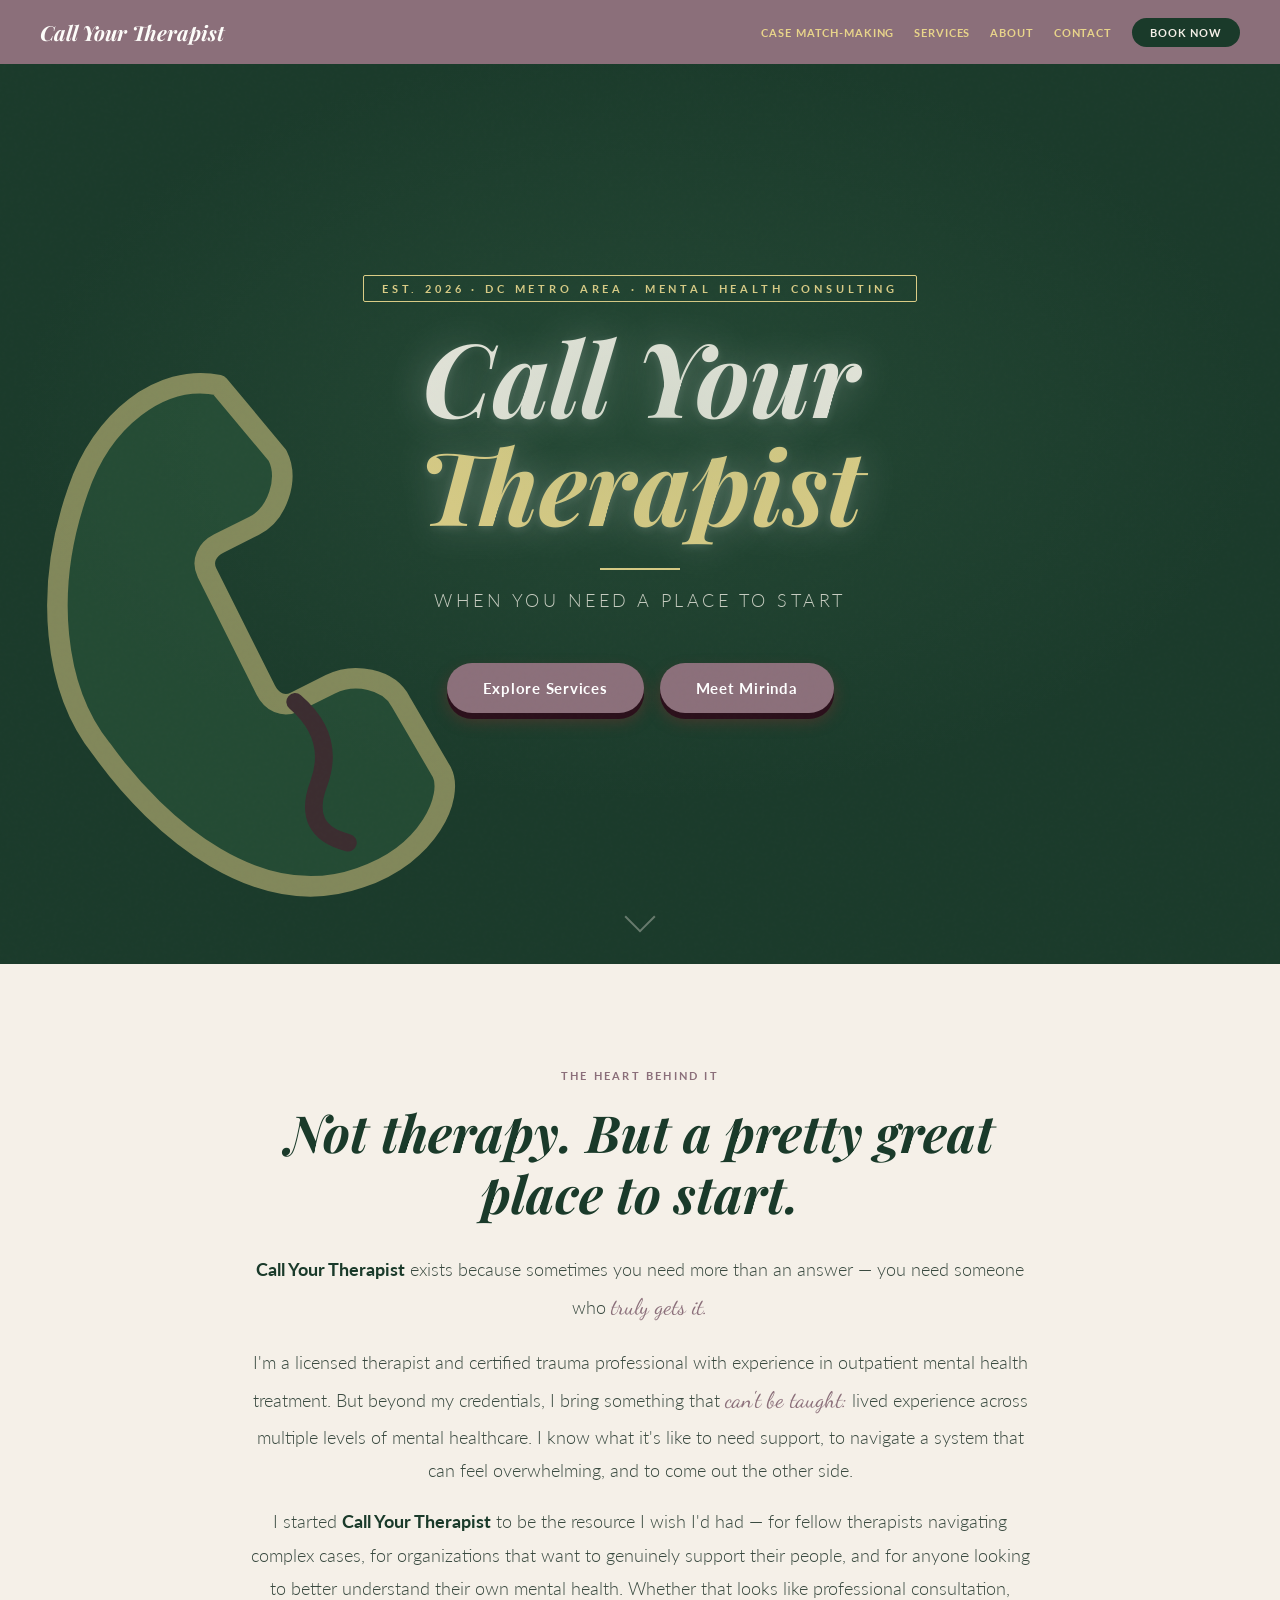
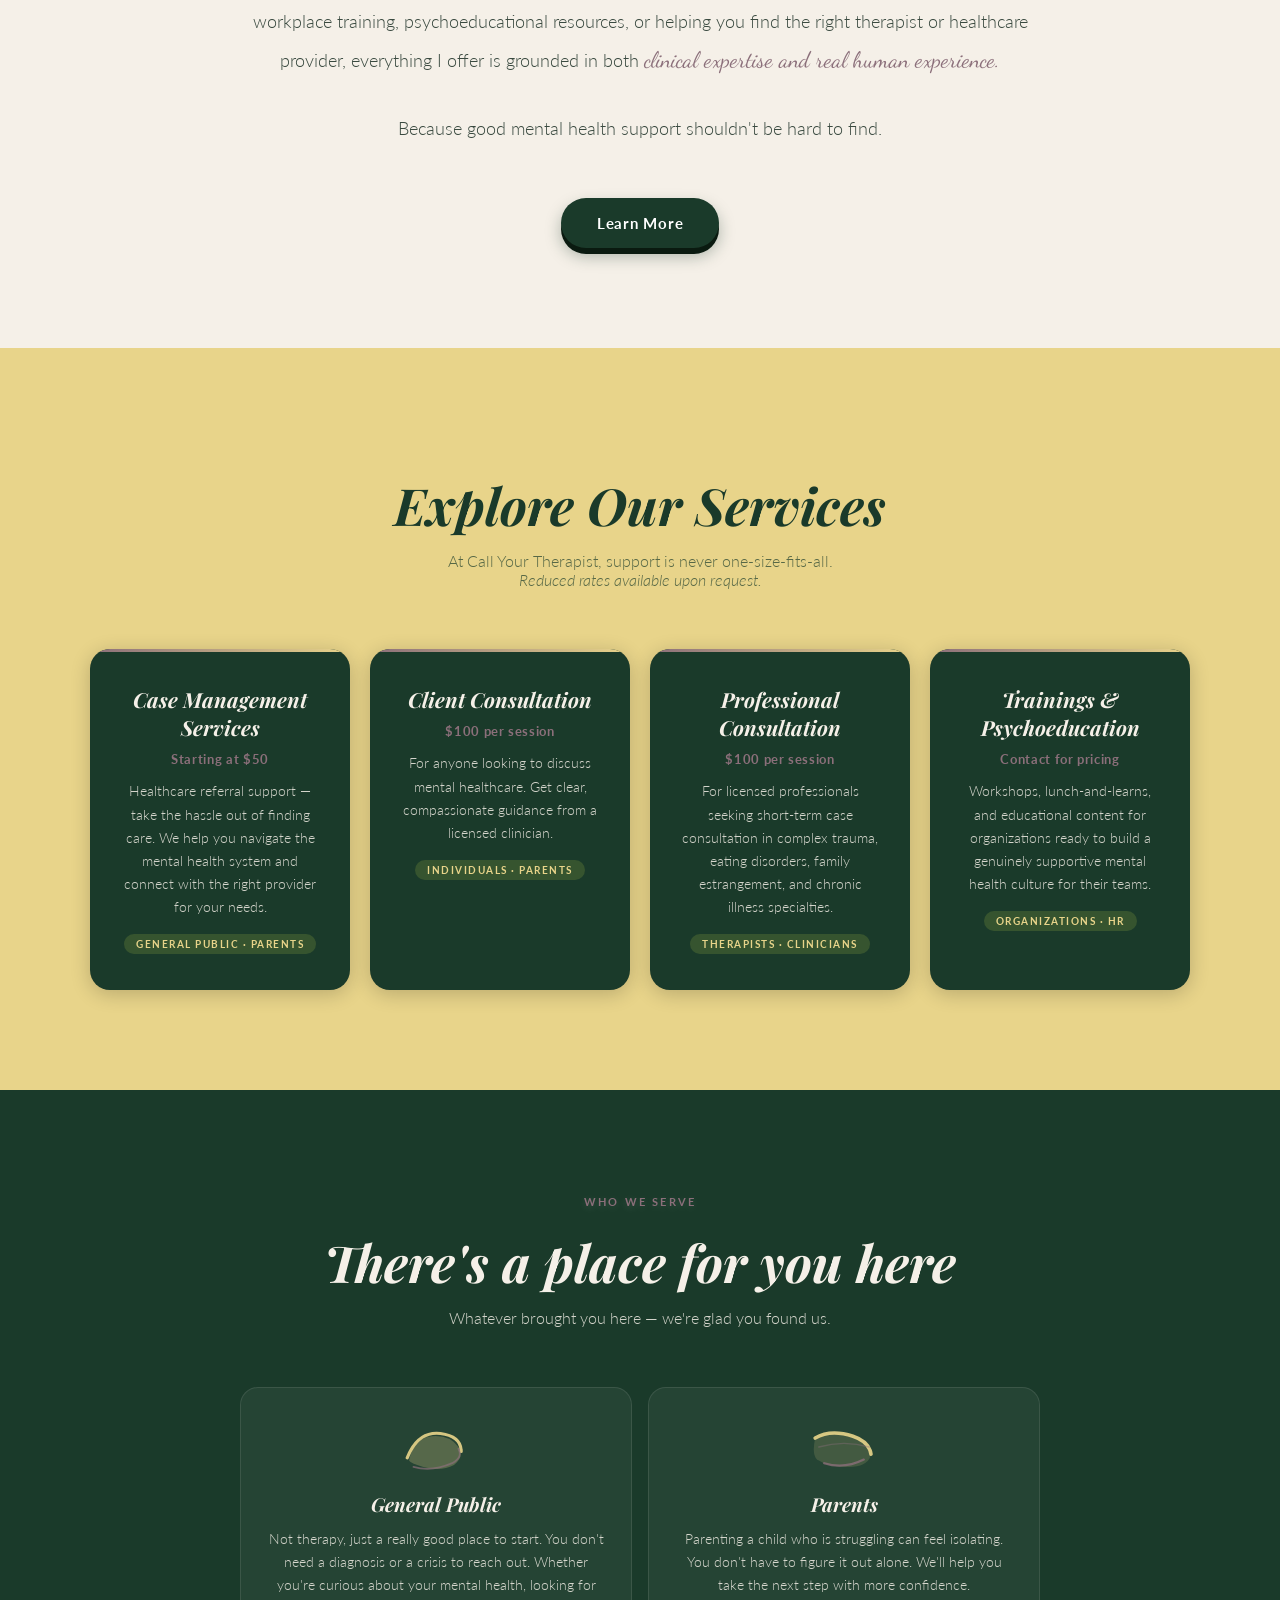
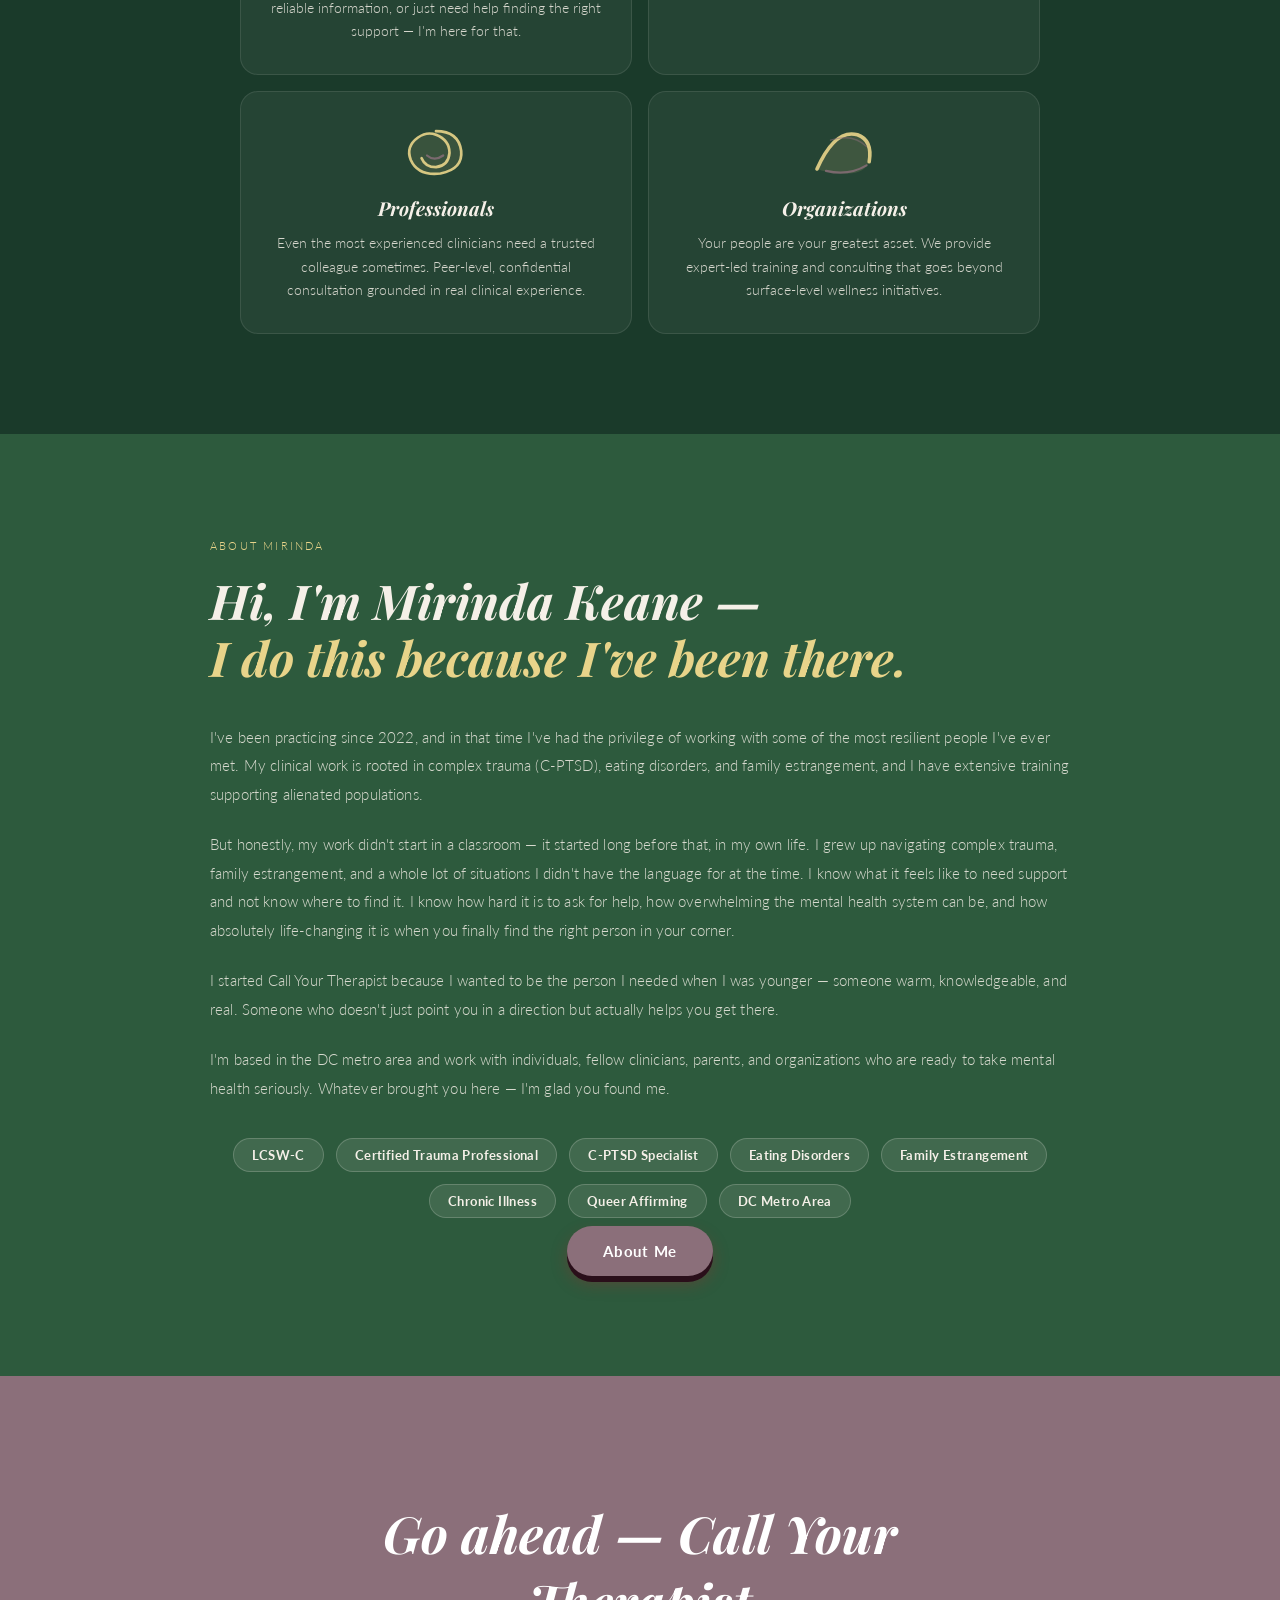
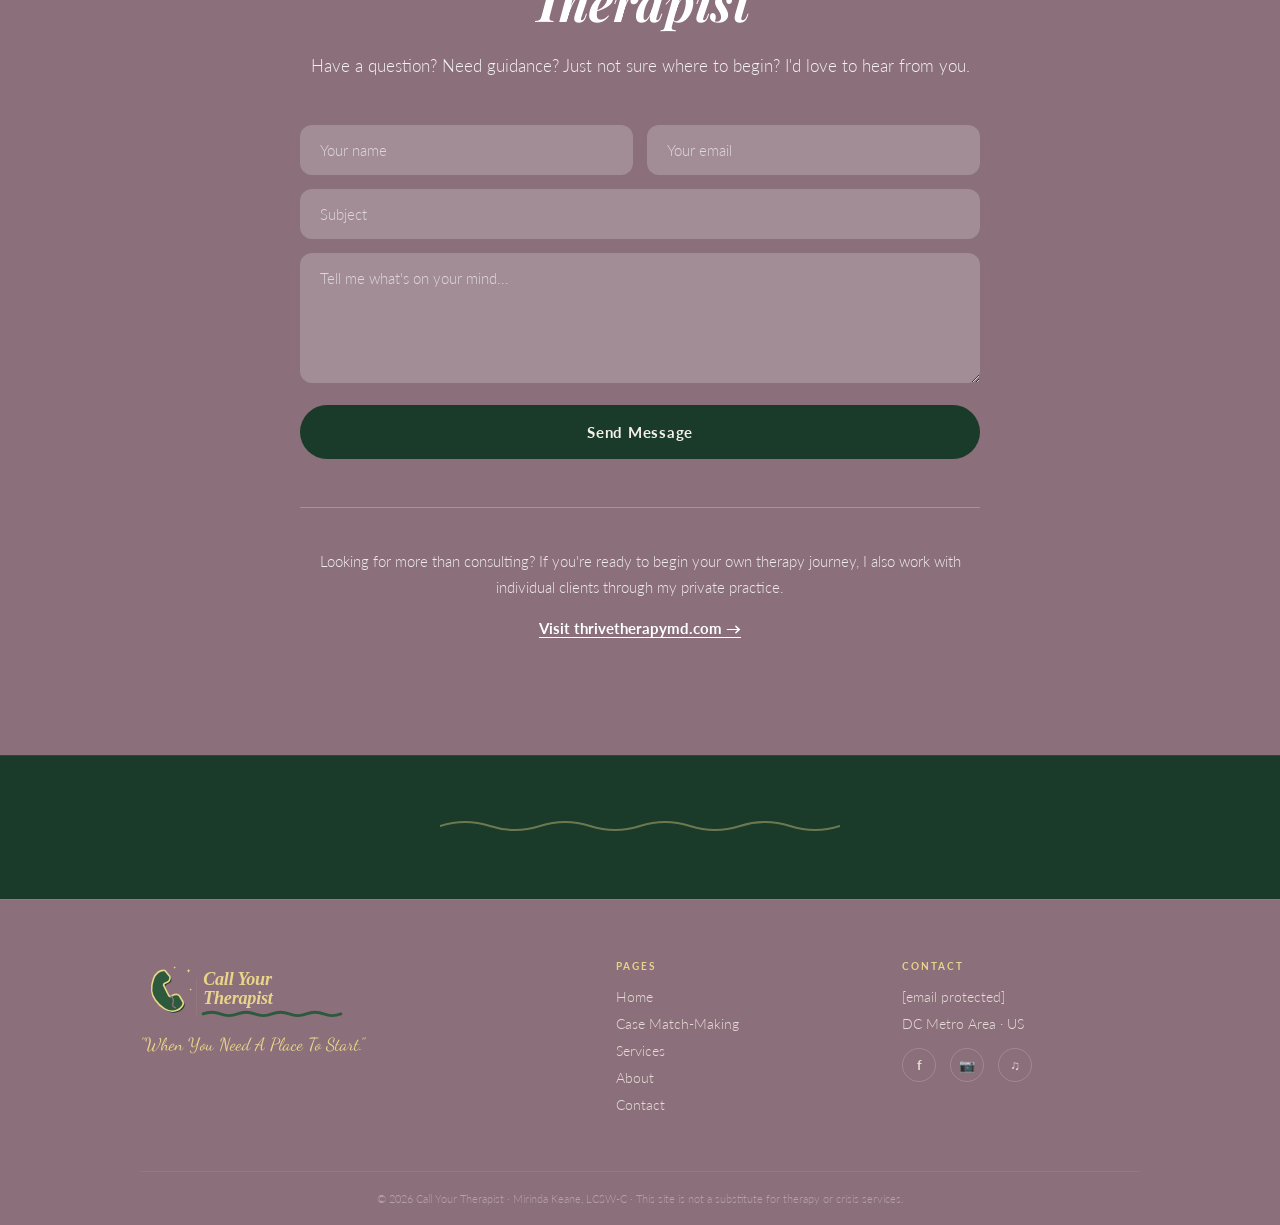
==== commit b139509a: "Update index.html" ====
--- a/index.html
+++ b/index.html
@@ -655,7 +655,7 @@
 
 <!-- NAV -->
 <nav>
-  <a href="call-your-therapist.html" class="nav-brand">Call Your Therapist</a>
+  <a href="index.html" class="nav-brand">Call Your Therapist</a>
   <div class="nav-right">
     <a href="case-matchmaking.html">Case Match-Making</a>
     <a href="#services">Services</a>
@@ -804,7 +804,7 @@
       <span class="cred-pill">DC Metro Area</span>
     </div>
     <div class="about-cta" style="text-align: center;">
-      <a href="#contact" class="btn-primary" style="display:inline-block; margin-top: 8px;">Contact</a>
+      <a href="about.html" class="btn-primary" style="display:inline-block; margin-top: 8px;">About Me</a>
     </div>
   </div>
 </section>
@@ -848,7 +848,7 @@
     </div>
     <div class="footer-links-col">
       <h4>Pages</h4>
-      <a href="call-your-therapist.html">Home</a>
+      <a href="index.html">Home</a>
       <a href="case-matchmaking.html">Case Match-Making</a>
     <a href="services.html">Services</a>
       <a href="about.html">About</a>
@@ -874,4 +874,4 @@
   function handleSubmit(e) {
     e.preventDefault();
     const btn = e.target.querySelector('.btn-submit');
-    btn.textContent = '+    btn.textContent = '
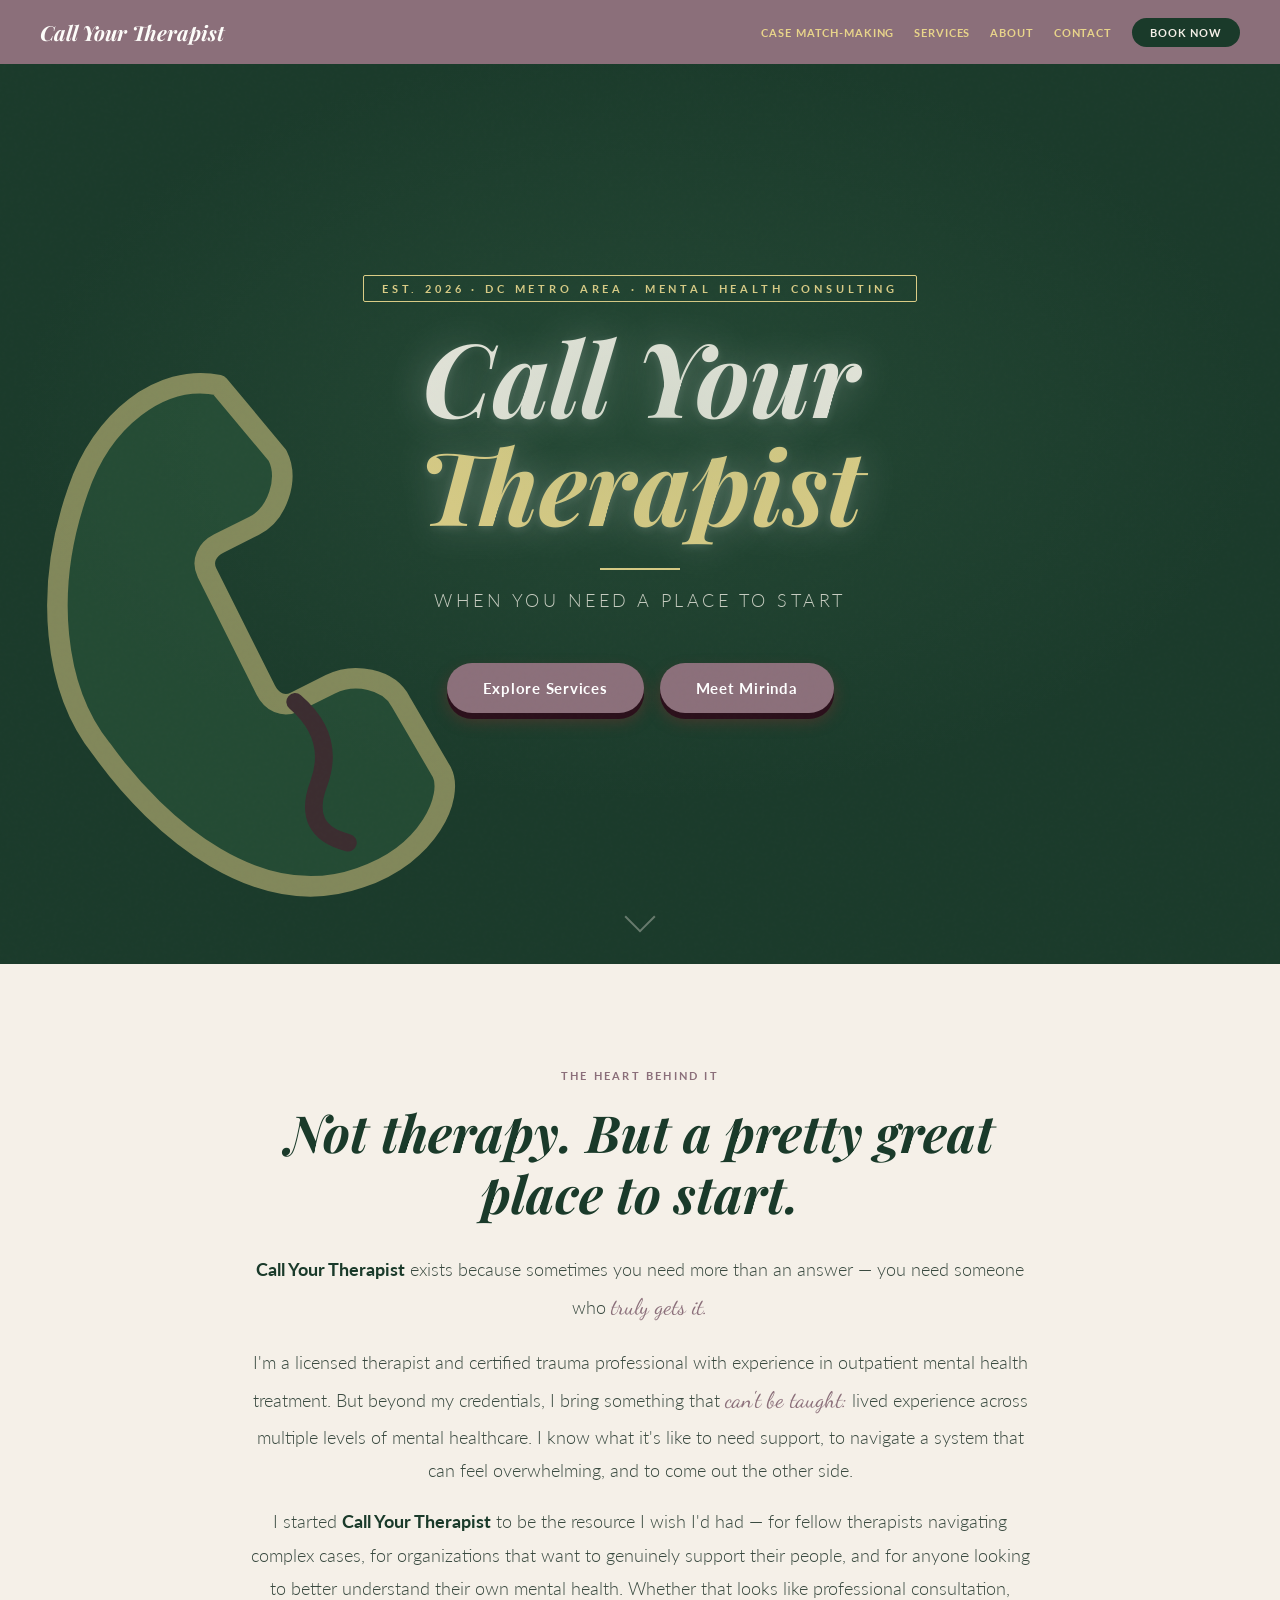
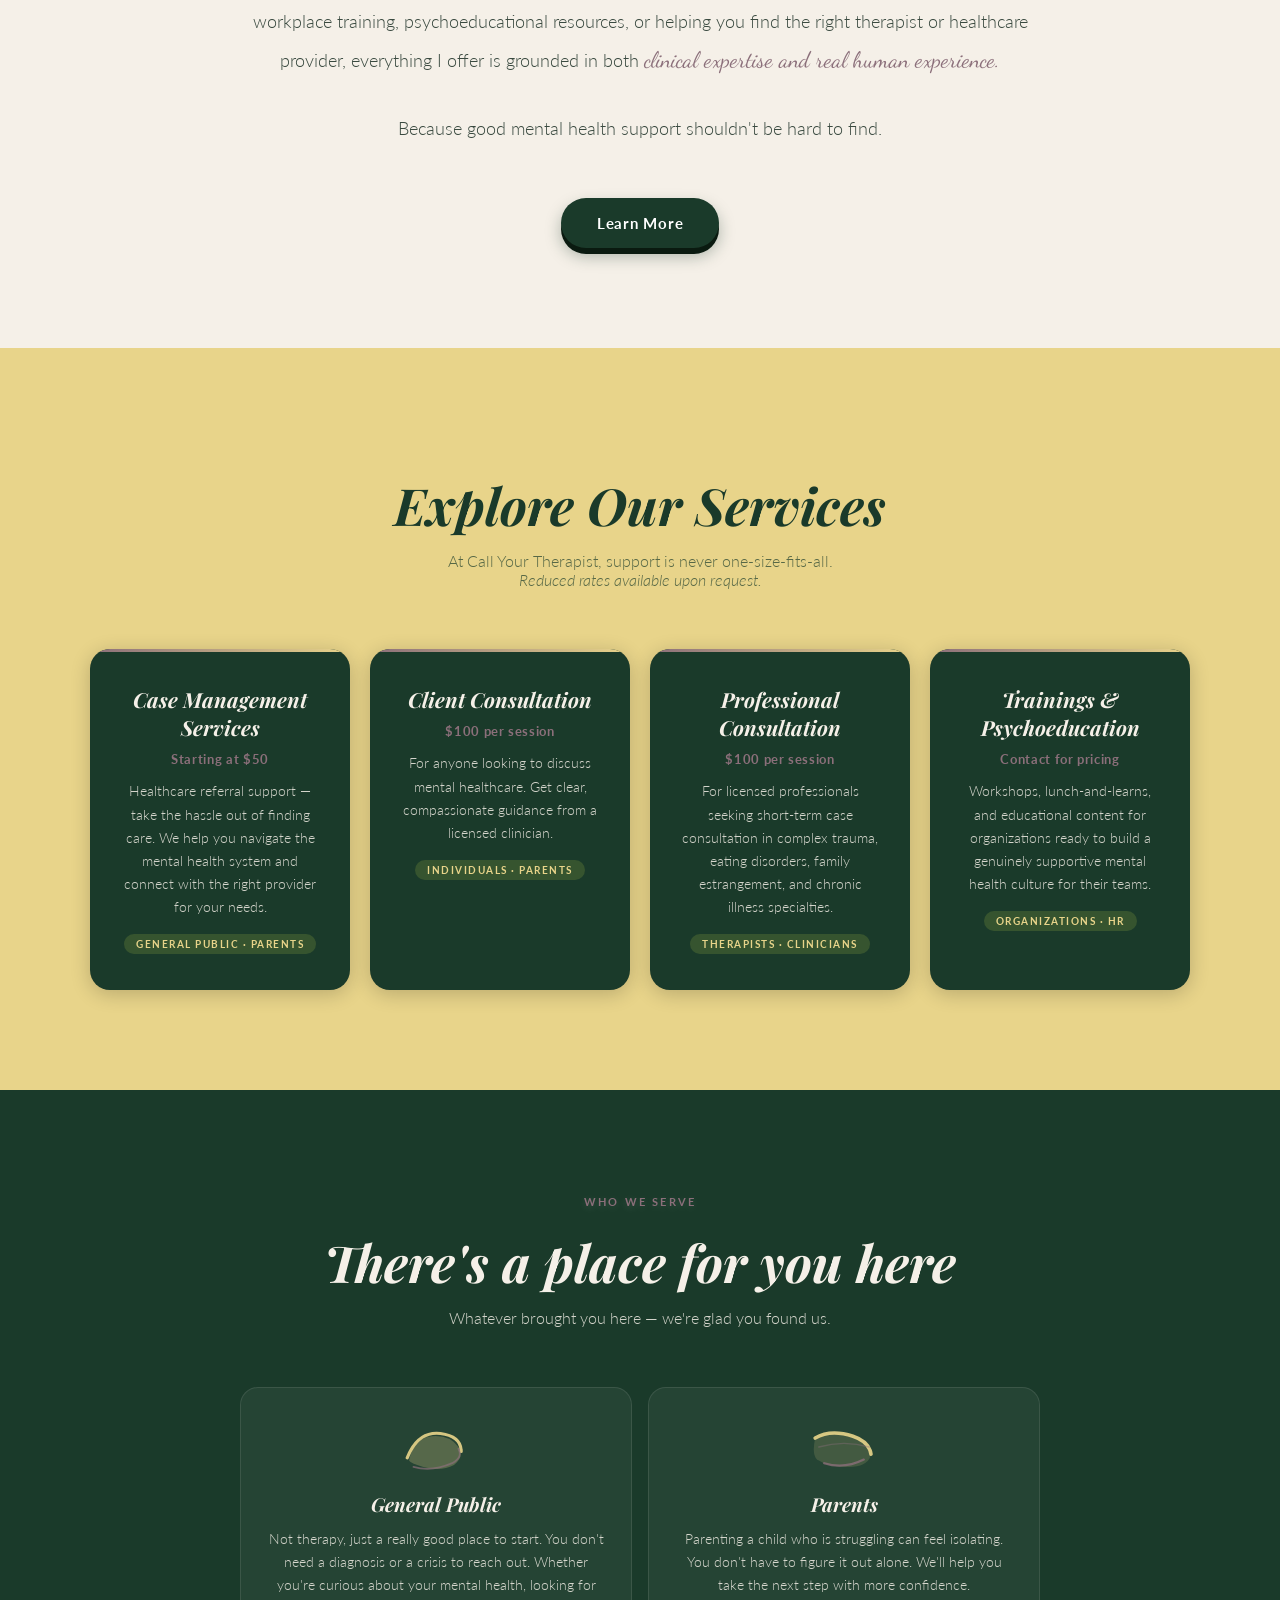
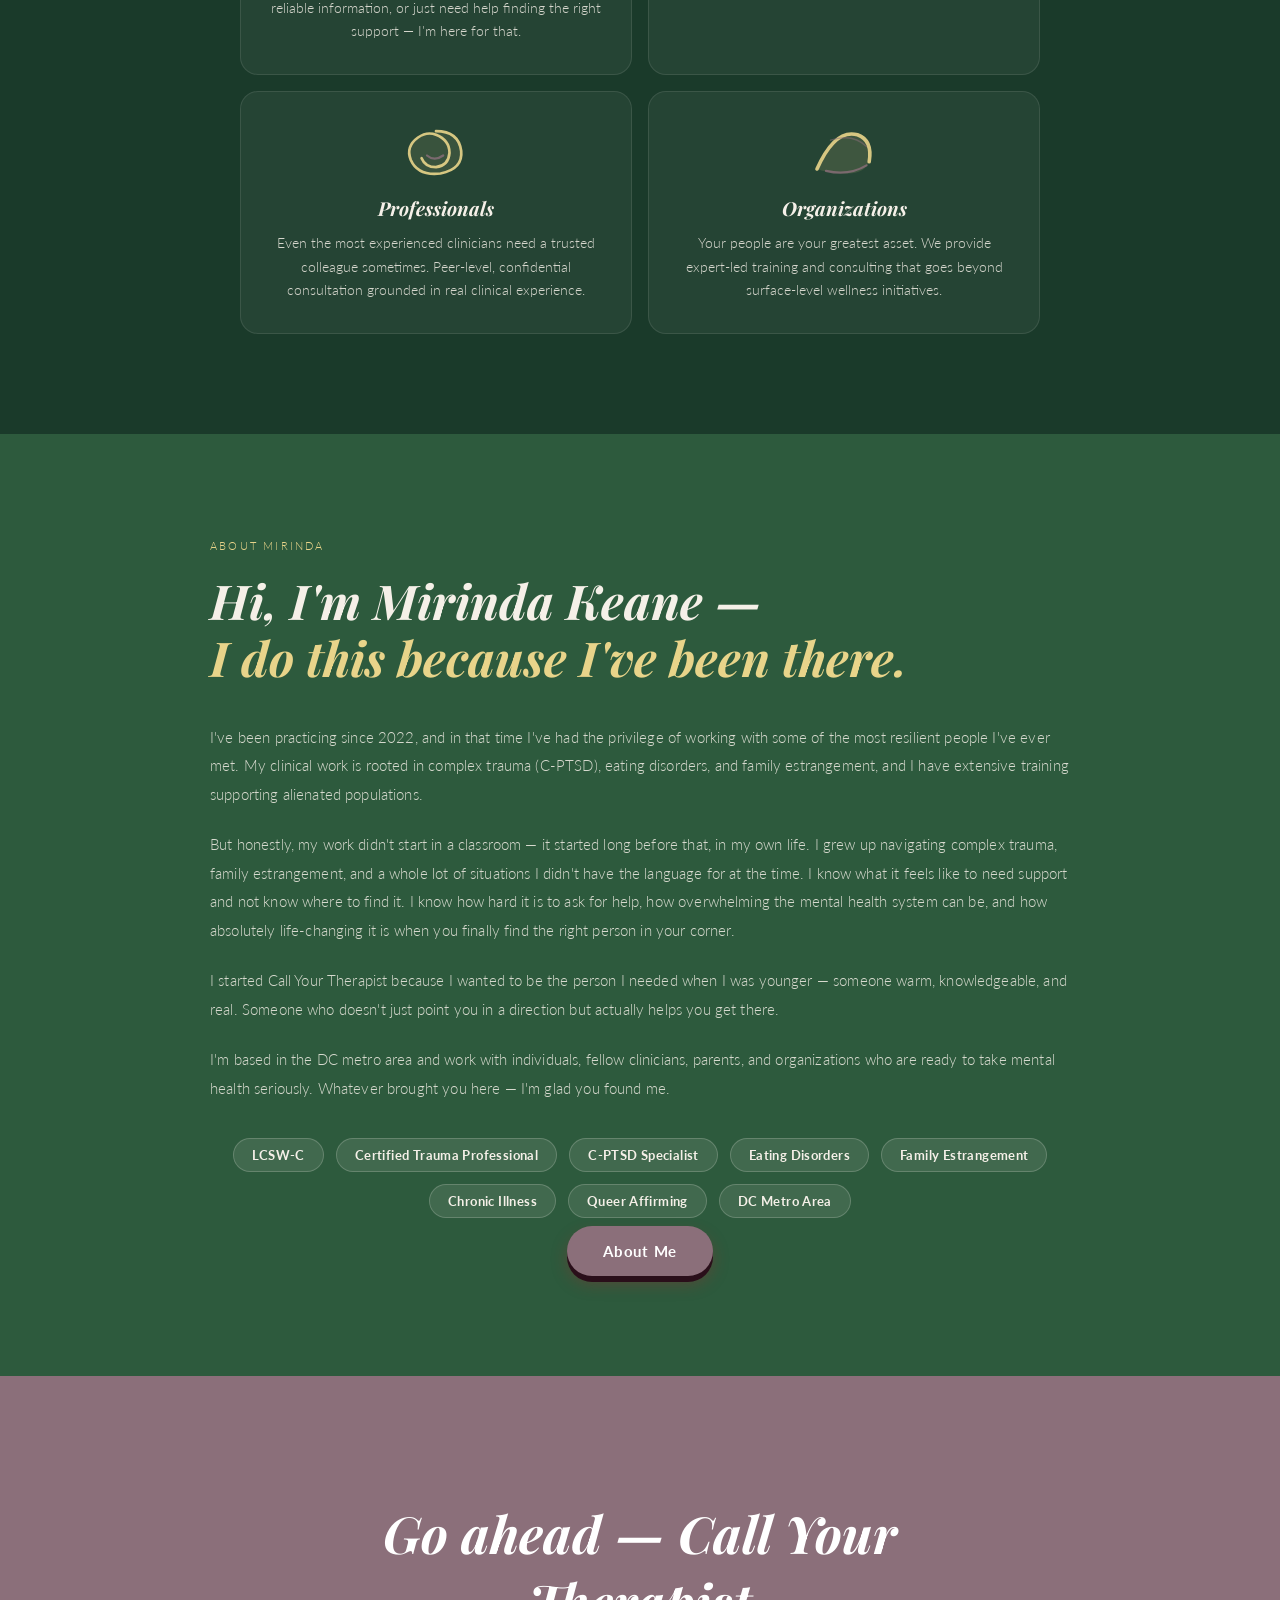
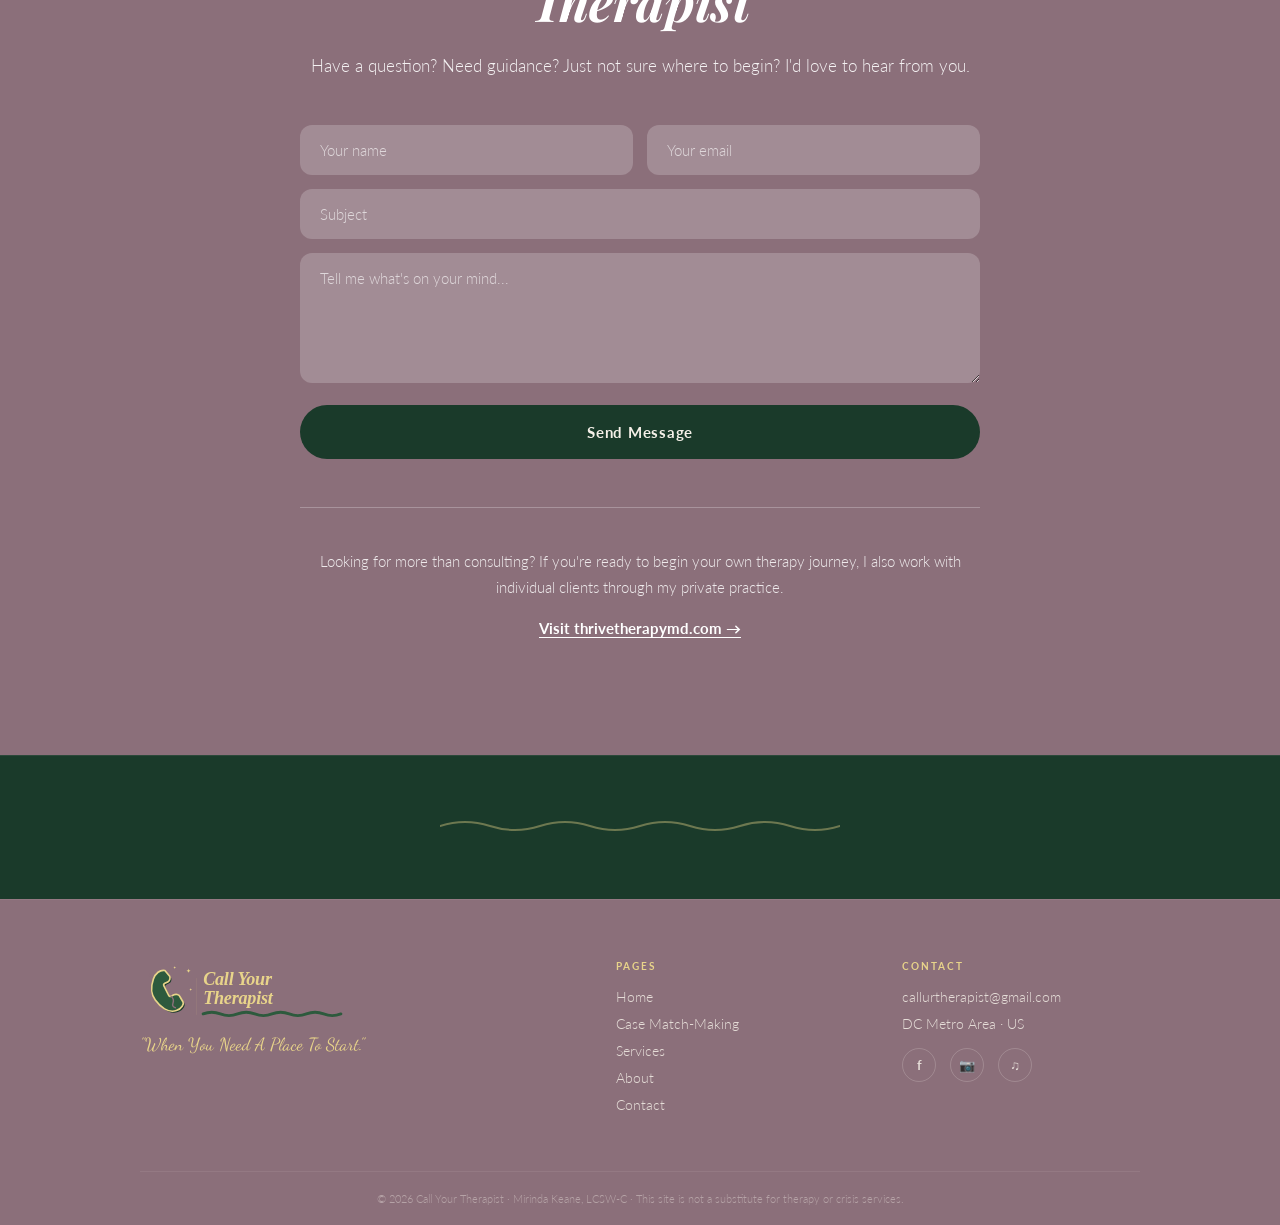
==== commit 6bf091a4: "Update index.html" ====
--- a/index.html
+++ b/index.html
@@ -856,7 +856,7 @@
     </div>
     <div class="footer-contact-col">
       <h4>Contact</h4>
-      <a href="/cdn-cgi/l/email-protection#2340424f4f5651574b465142534a505763444e424a4f0d404c4e"><span class="__cf_email__" data-cfemail="8ae9ebe6e6fff8fee2eff8ebfae3f9fecaede7ebe3e6a4e9e5e7">[email&#160;protected]</span></a>
+        <a href="mailto:callurtherapist@gmail.com">callurtherapist@gmail.com</a>
       <p>DC Metro Area · US</p>
       <div class="footer-socials">
         <a href="#">f</a>
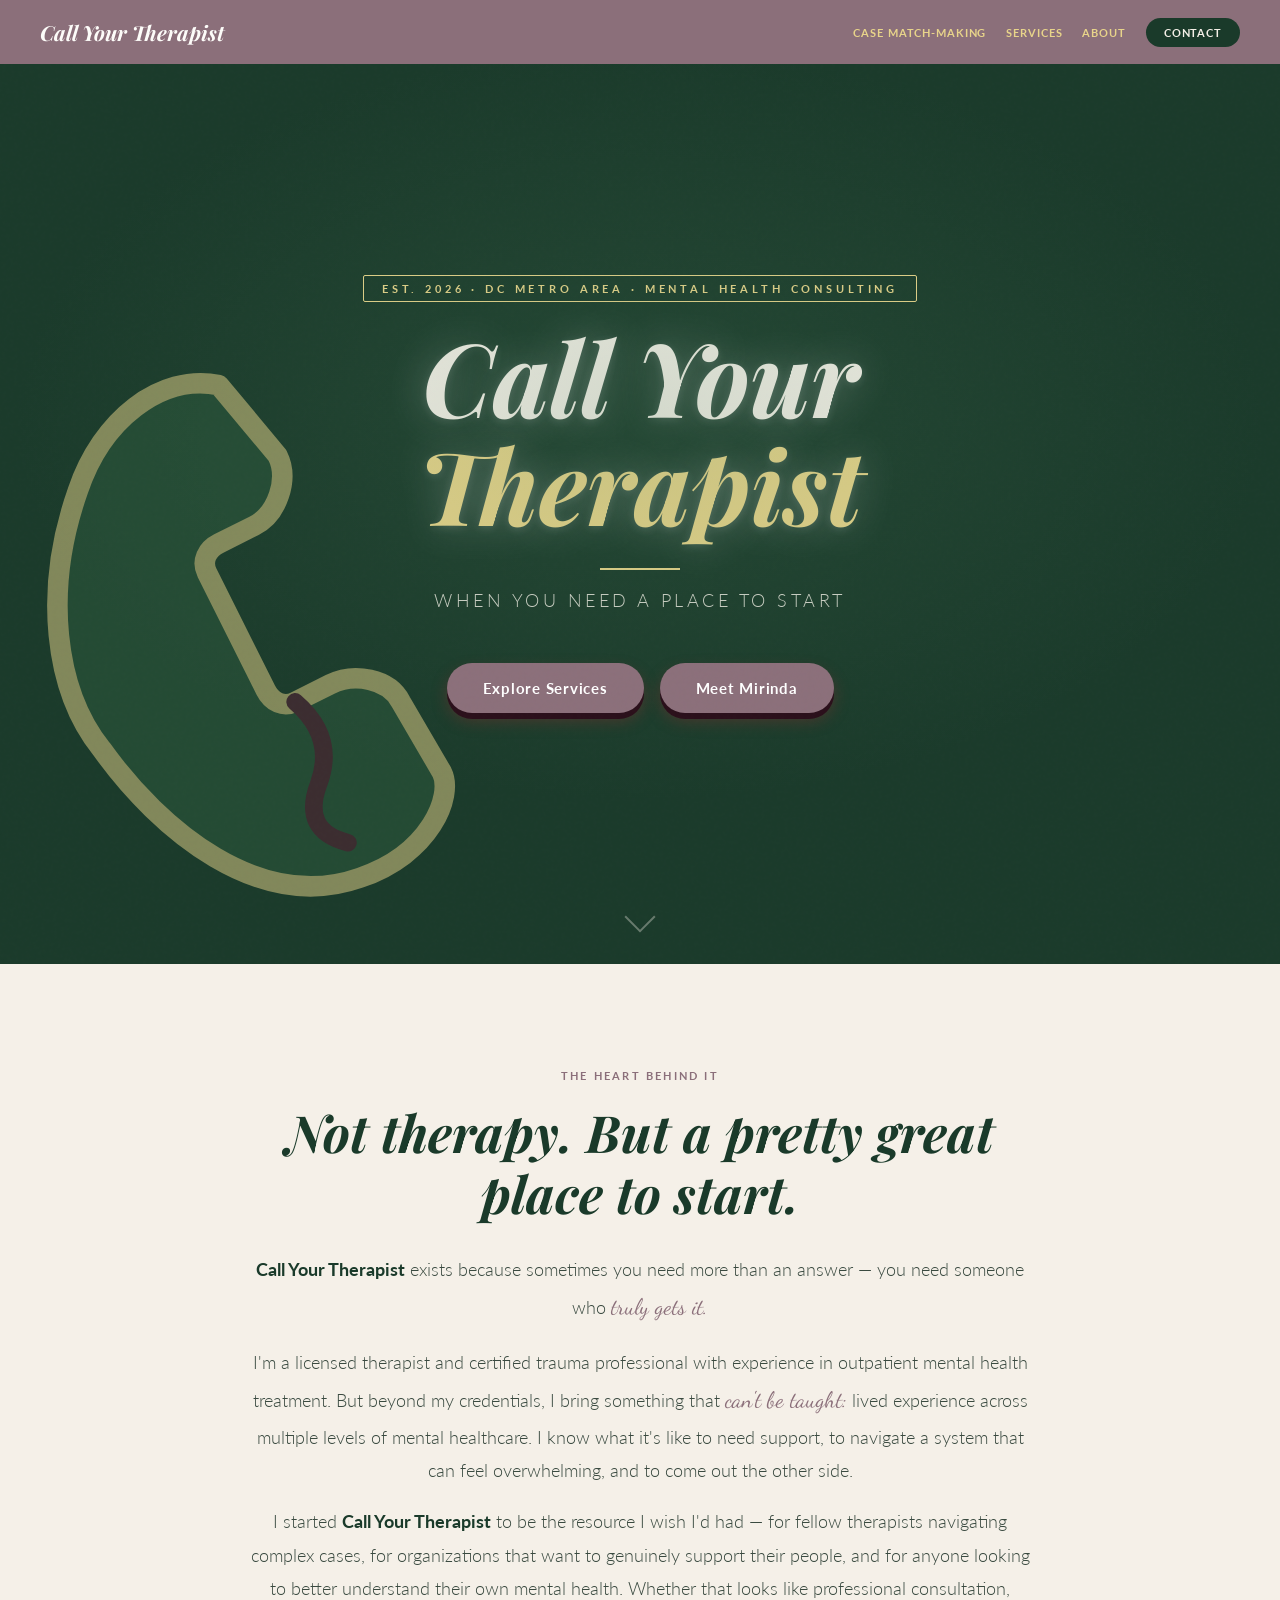
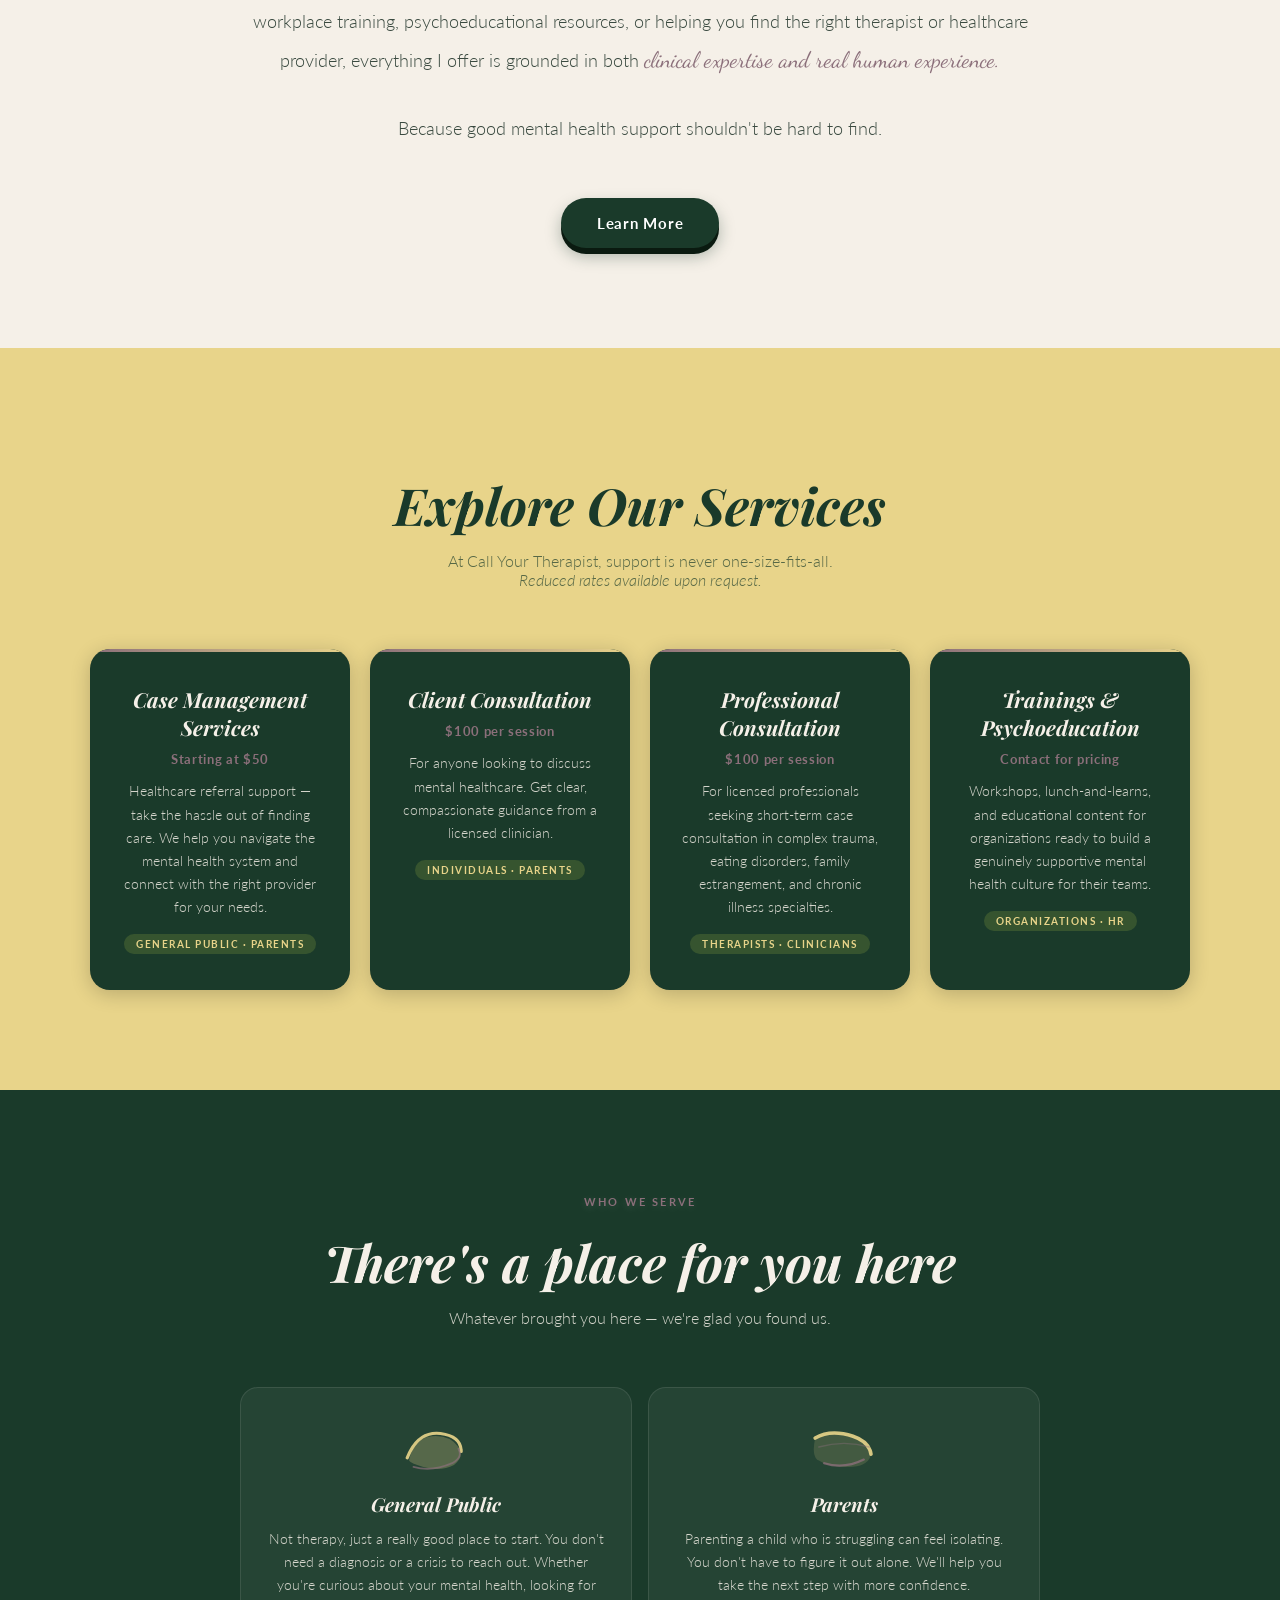
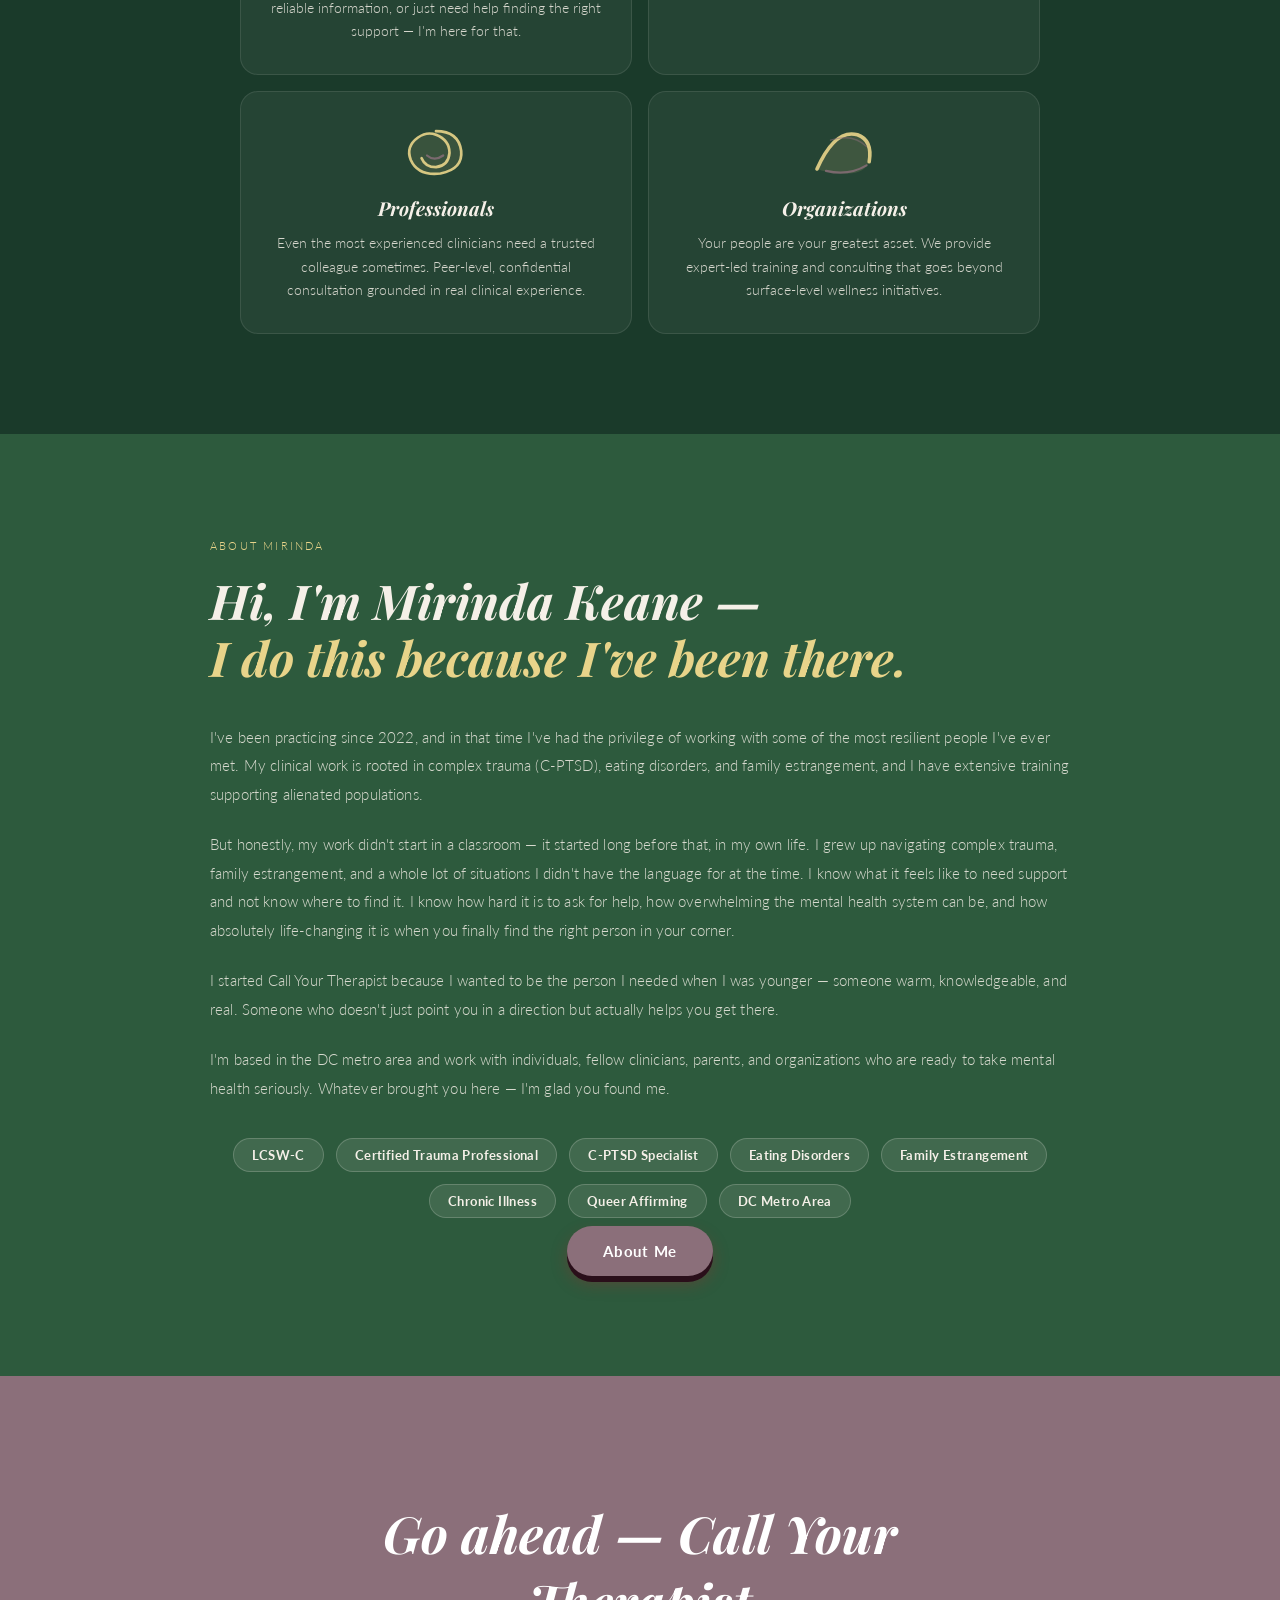
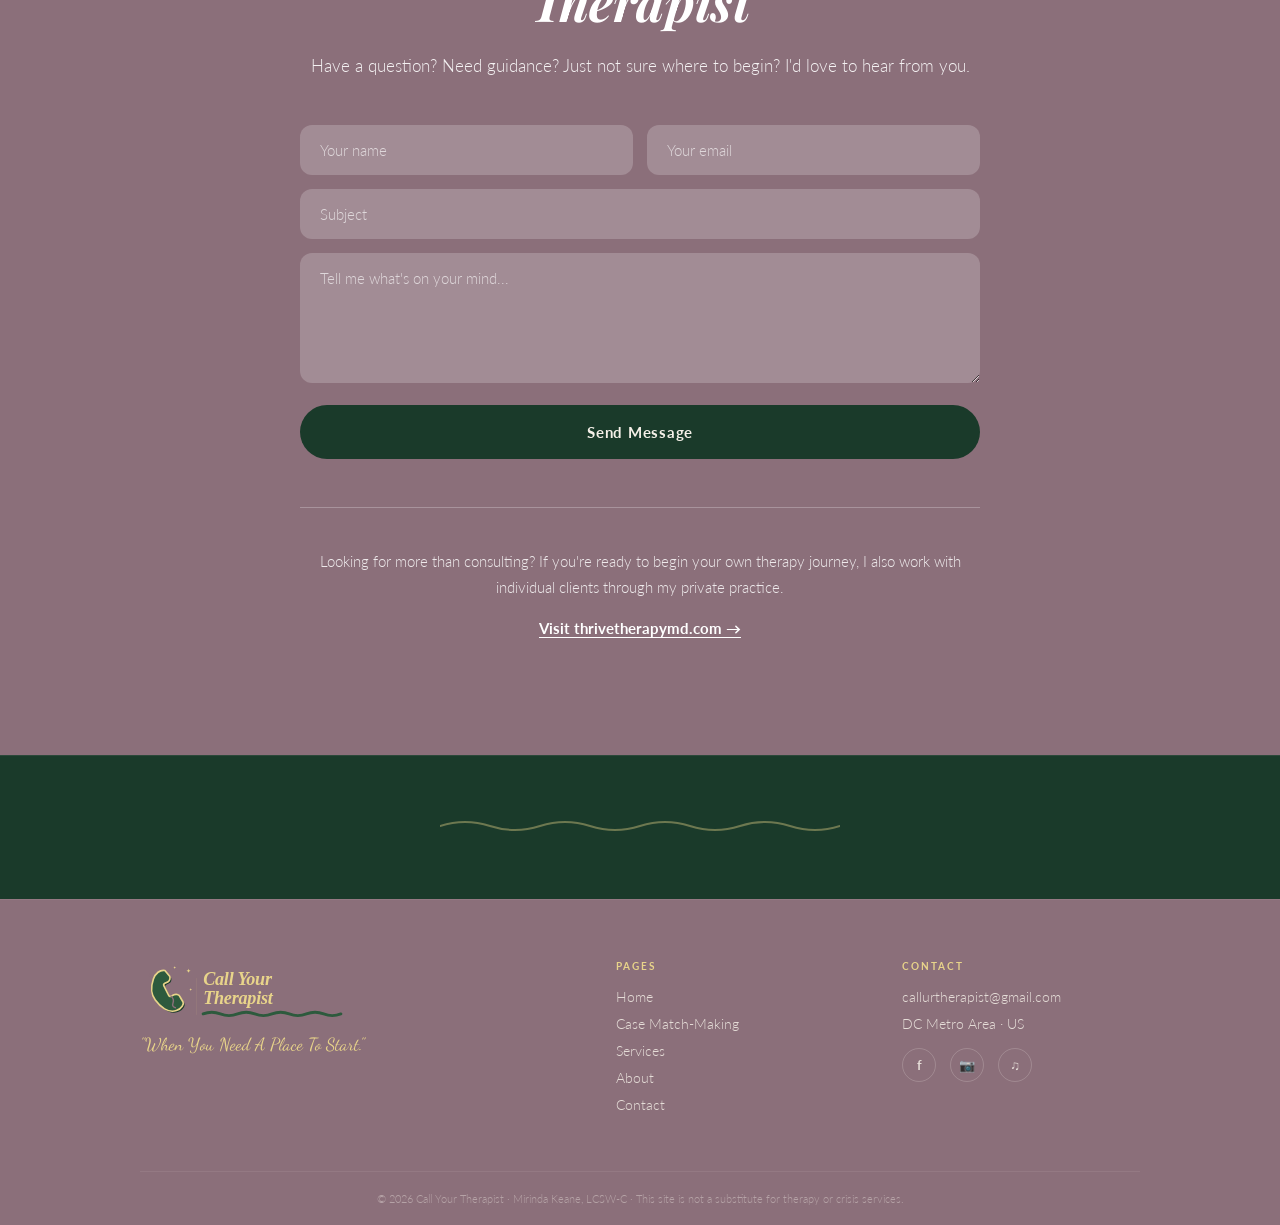
==== commit 7591c02f: "hopefully its fixed but probably not" ====
--- a/index.html
+++ b/index.html
@@ -658,10 +658,9 @@
   <a href="index.html" class="nav-brand">Call Your Therapist</a>
   <div class="nav-right">
     <a href="case-matchmaking.html">Case Match-Making</a>
-    <a href="#services">Services</a>
-    <a href="#about">About</a>
-    <a href="#contact">Contact</a>
-    <a href="#contact" class="btn-book">Book Now</a>
+    <a href="services.html">Services</a>
+    <a href="about.html">About</a>
+    <a href="contact.html" class="btn-book">Contact</a>
   </div>
 </nav>
 
@@ -674,7 +673,7 @@
   <p class="hero-slogan">When You Need A Place To Start</p>
   <div class="hero-btns">
     <a href="#services" class="btn-primary">Explore Services</a>
-    <a href="#about" class="btn-primary">Meet Mirinda</a>
+    <a href="about.html" class="btn-primary">Meet Mirinda</a>
   </div>
   <div class="hero-scroll">
     <div class="scroll-arrow"></div>
